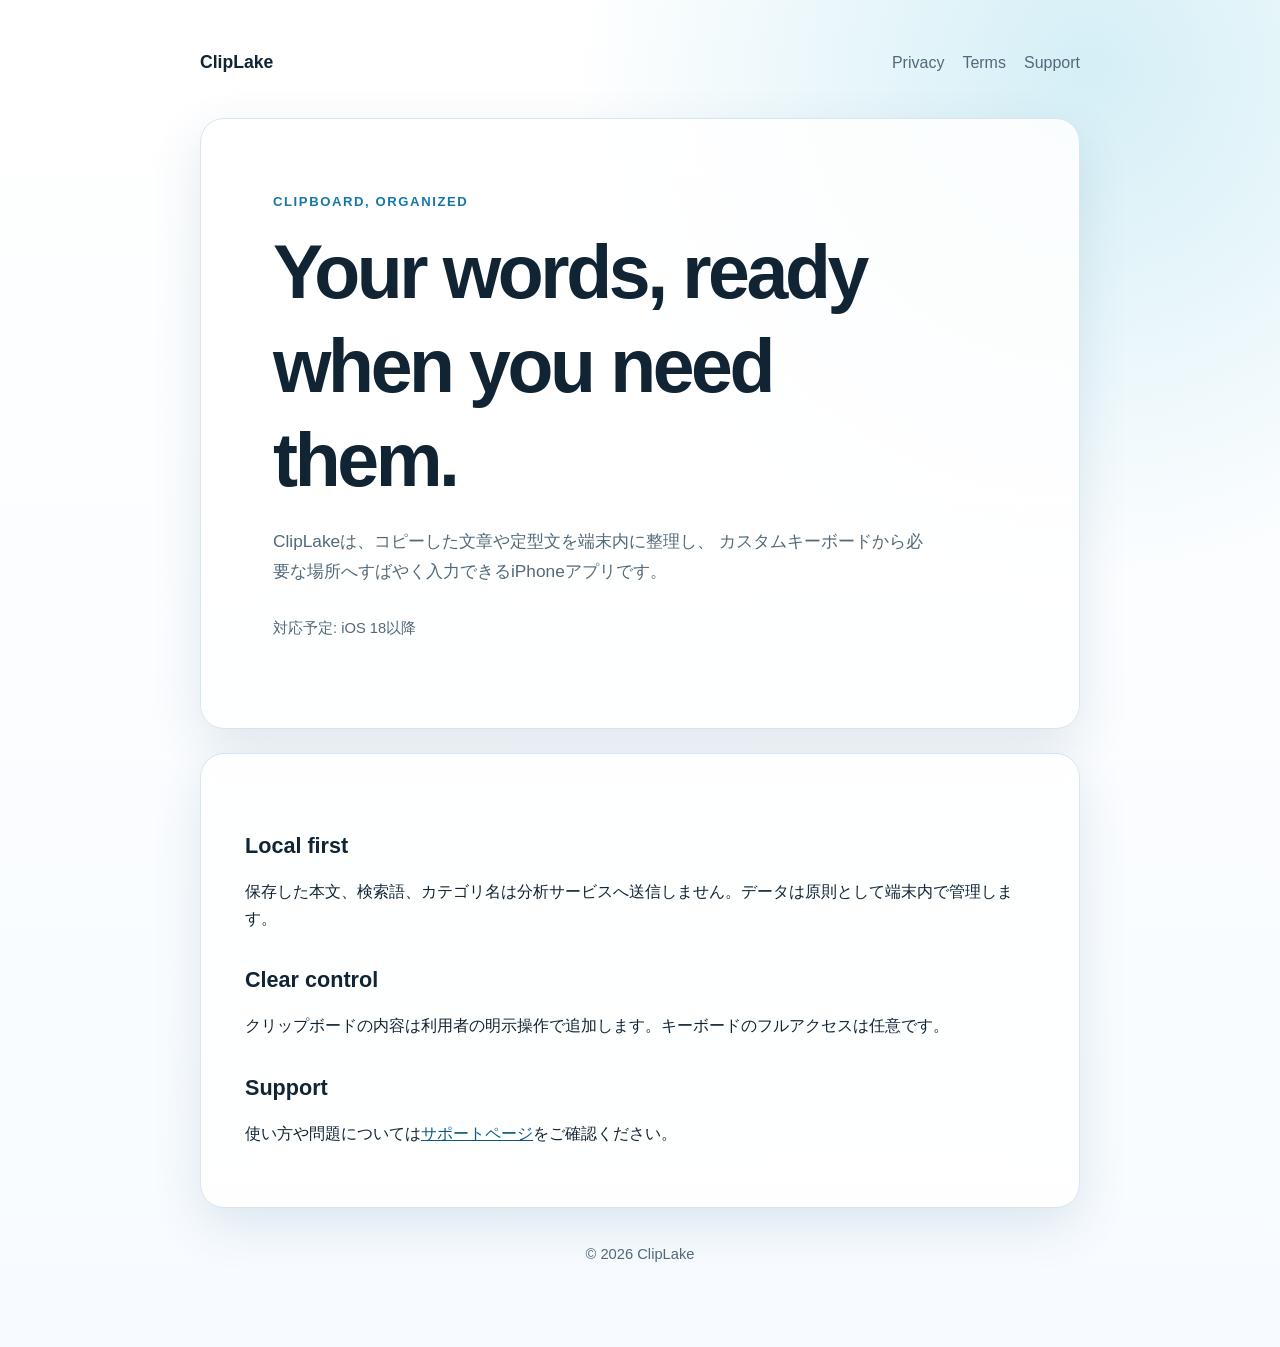
==== cliplake/index.html @ d1c834eb "feat: publish ClipLake support pages" ====
<!doctype html>
<html lang="ja">
<head>
  <meta charset="utf-8">
  <meta name="viewport" content="width=device-width, initial-scale=1">
  <meta name="description" content="ClipLake公式サイト。コピーした文章を保存し、必要な場所へすばやく入力できます。">
  <title>ClipLake</title>
  <link rel="stylesheet" href="/assets/site.css">
</head>
<body>
  <main class="page">
    <nav class="nav" aria-label="メインナビゲーション">
      <a class="brand" href="/cliplake/">ClipLake</a>
      <a href="/cliplake/privacy/">Privacy</a>
      <a href="/cliplake/terms/">Terms</a>
      <a href="/cliplake/support/">Support</a>
    </nav>

    <section class="hero">
      <p class="eyebrow">Clipboard, organized</p>
      <h1>Your words, ready when you need them.</h1>
      <p class="lead">
        ClipLakeは、コピーした文章や定型文を端末内に整理し、
        カスタムキーボードから必要な場所へすばやく入力できるiPhoneアプリです。
      </p>
      <p class="meta">対応予定: iOS 18以降</p>
    </section>

    <section class="card">
      <h2>Local first</h2>
      <p>保存した本文、検索語、カテゴリ名は分析サービスへ送信しません。データは原則として端末内で管理します。</p>
      <h2>Clear control</h2>
      <p>クリップボードの内容は利用者の明示操作で追加します。キーボードのフルアクセスは任意です。</p>
      <h2>Support</h2>
      <p>使い方や問題については<a href="/cliplake/support/">サポートページ</a>をご確認ください。</p>
    </section>

    <footer>© 2026 ClipLake</footer>
  </main>
</body>
</html>
---- assets/site.css ----
:root {
  color-scheme: light dark;
  --background: #f7fbff;
  --surface: rgba(255, 255, 255, 0.88);
  --text: #102434;
  --muted: #526979;
  --line: #d7e5ed;
  --accent: #1677a7;
  --accent-strong: #0c587e;
  --shadow: 0 18px 50px rgba(21, 86, 116, 0.12);
}

* {
  box-sizing: border-box;
}

html {
  font-family: -apple-system, BlinkMacSystemFont, "Helvetica Neue", "Hiragino Sans",
    "Yu Gothic UI", sans-serif;
  line-height: 1.7;
}

body {
  min-height: 100vh;
  margin: 0;
  color: var(--text);
  background:
    radial-gradient(circle at 85% 5%, rgba(86, 191, 220, 0.25), transparent 32rem),
    linear-gradient(180deg, #ffffff 0%, var(--background) 100%);
}

a {
  color: var(--accent-strong);
}

.page {
  width: min(880px, calc(100% - 32px));
  margin: 0 auto;
  padding: 48px 0 80px;
}

.nav {
  display: flex;
  flex-wrap: wrap;
  gap: 18px;
  align-items: center;
  margin-bottom: 40px;
}

.brand {
  margin-right: auto;
  color: var(--text);
  font-size: 1.1rem;
  font-weight: 750;
  text-decoration: none;
}

.nav a:not(.brand) {
  color: var(--muted);
  text-decoration: none;
}

.hero,
.card {
  border: 1px solid var(--line);
  border-radius: 24px;
  background: var(--surface);
  box-shadow: var(--shadow);
}

.hero {
  padding: clamp(36px, 7vw, 72px);
}

.card {
  margin-top: 24px;
  padding: clamp(24px, 5vw, 44px);
}

.eyebrow {
  margin: 0 0 12px;
  color: var(--accent);
  font-size: 0.82rem;
  font-weight: 750;
  letter-spacing: 0.12em;
  text-transform: uppercase;
}

h1,
h2 {
  line-height: 1.25;
}

h1 {
  max-width: 680px;
  margin: 0;
  font-size: clamp(2.25rem, 7vw, 4.7rem);
  letter-spacing: -0.045em;
}

h2 {
  margin-top: 2.2rem;
  font-size: 1.35rem;
}

.lead {
  max-width: 650px;
  margin: 20px 0 30px;
  color: var(--muted);
  font-size: 1.08rem;
}

.button {
  display: inline-block;
  border-radius: 999px;
  padding: 12px 22px;
  color: #fff;
  background: var(--accent);
  font-weight: 700;
  text-decoration: none;
}

.meta,
.note,
footer {
  color: var(--muted);
  font-size: 0.92rem;
}

.note {
  border-left: 4px solid var(--accent);
  padding: 10px 16px;
  background: rgba(36, 148, 191, 0.08);
}

ul {
  padding-left: 1.3rem;
}

footer {
  margin-top: 34px;
  text-align: center;
}

@media (prefers-color-scheme: dark) {
  :root {
    --background: #071722;
    --surface: rgba(13, 35, 49, 0.9);
    --text: #e7f3f8;
    --muted: #abc0cb;
    --line: #294757;
    --accent: #56b9de;
    --accent-strong: #8bd7f0;
    --shadow: 0 18px 50px rgba(0, 0, 0, 0.28);
  }

  body {
    background:
      radial-gradient(circle at 85% 5%, rgba(43, 139, 174, 0.28), transparent 32rem),
      linear-gradient(180deg, #0b202d 0%, var(--background) 100%);
  }
}
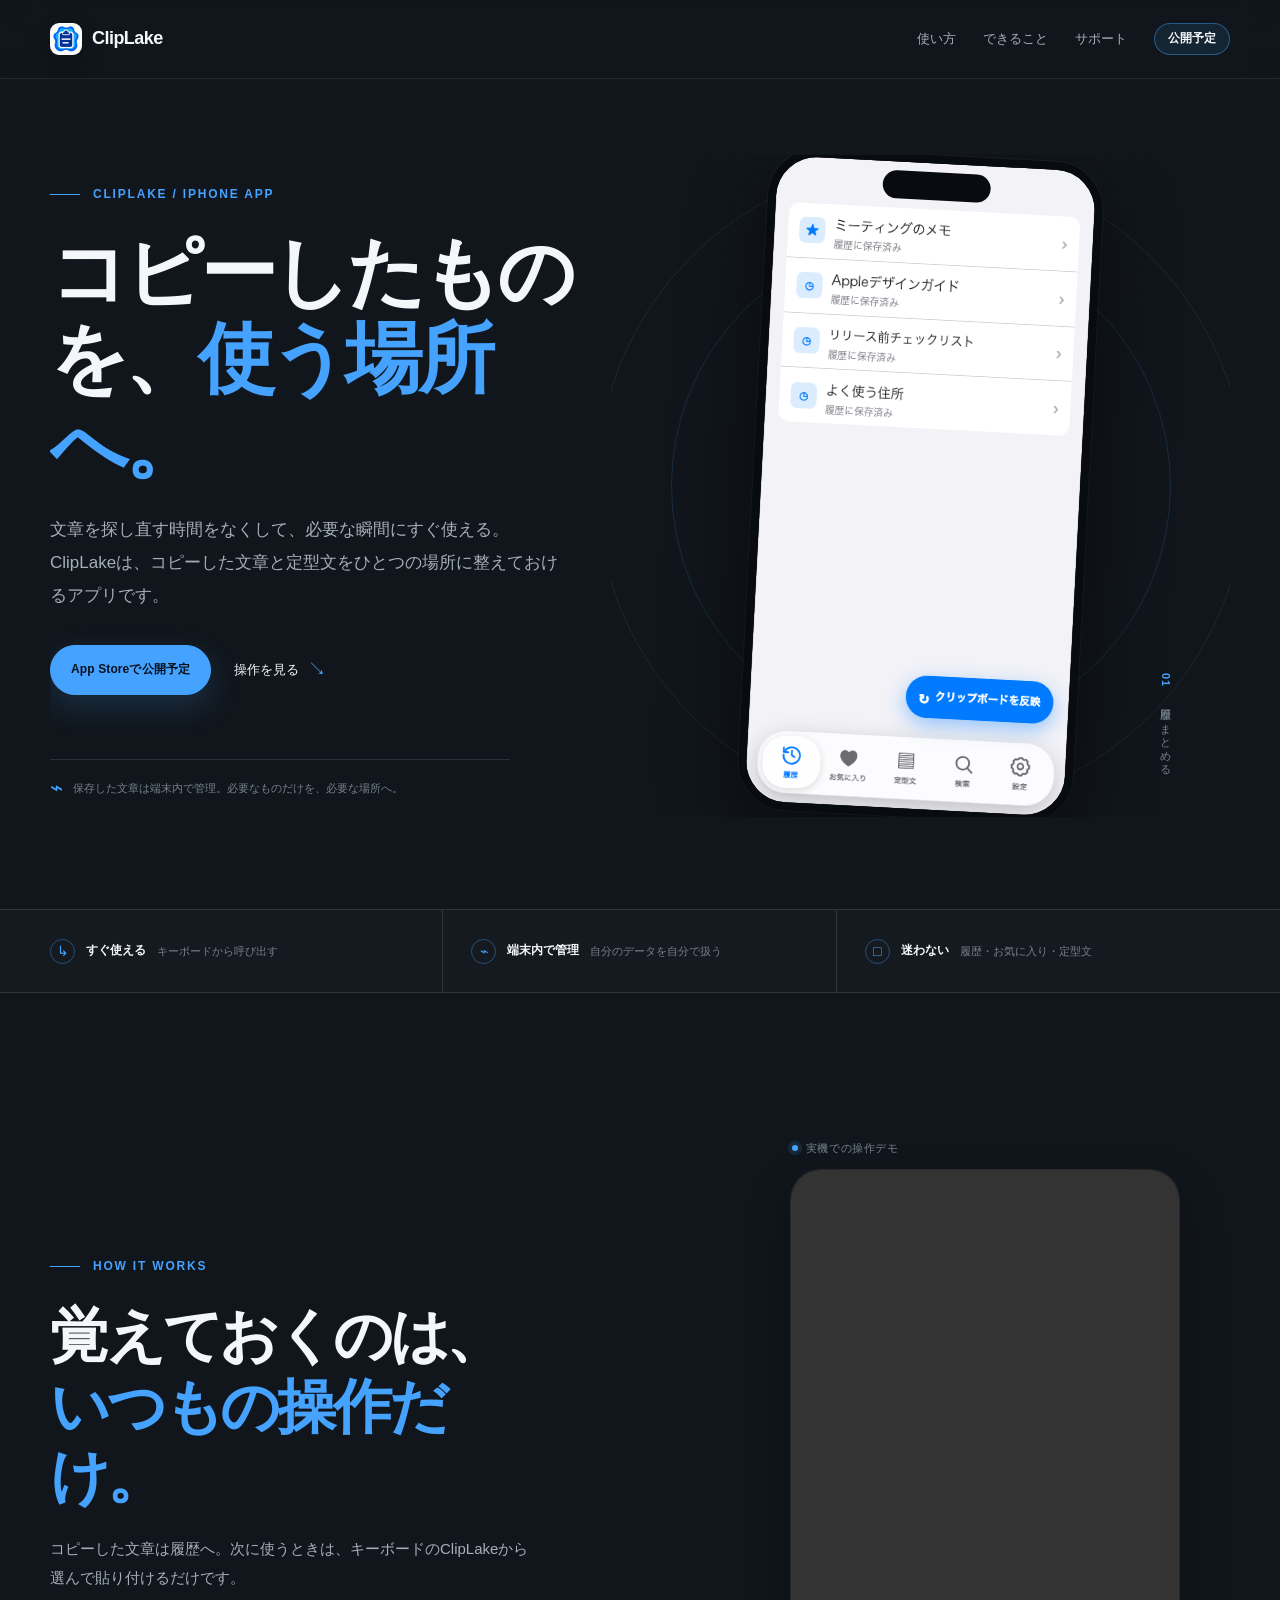
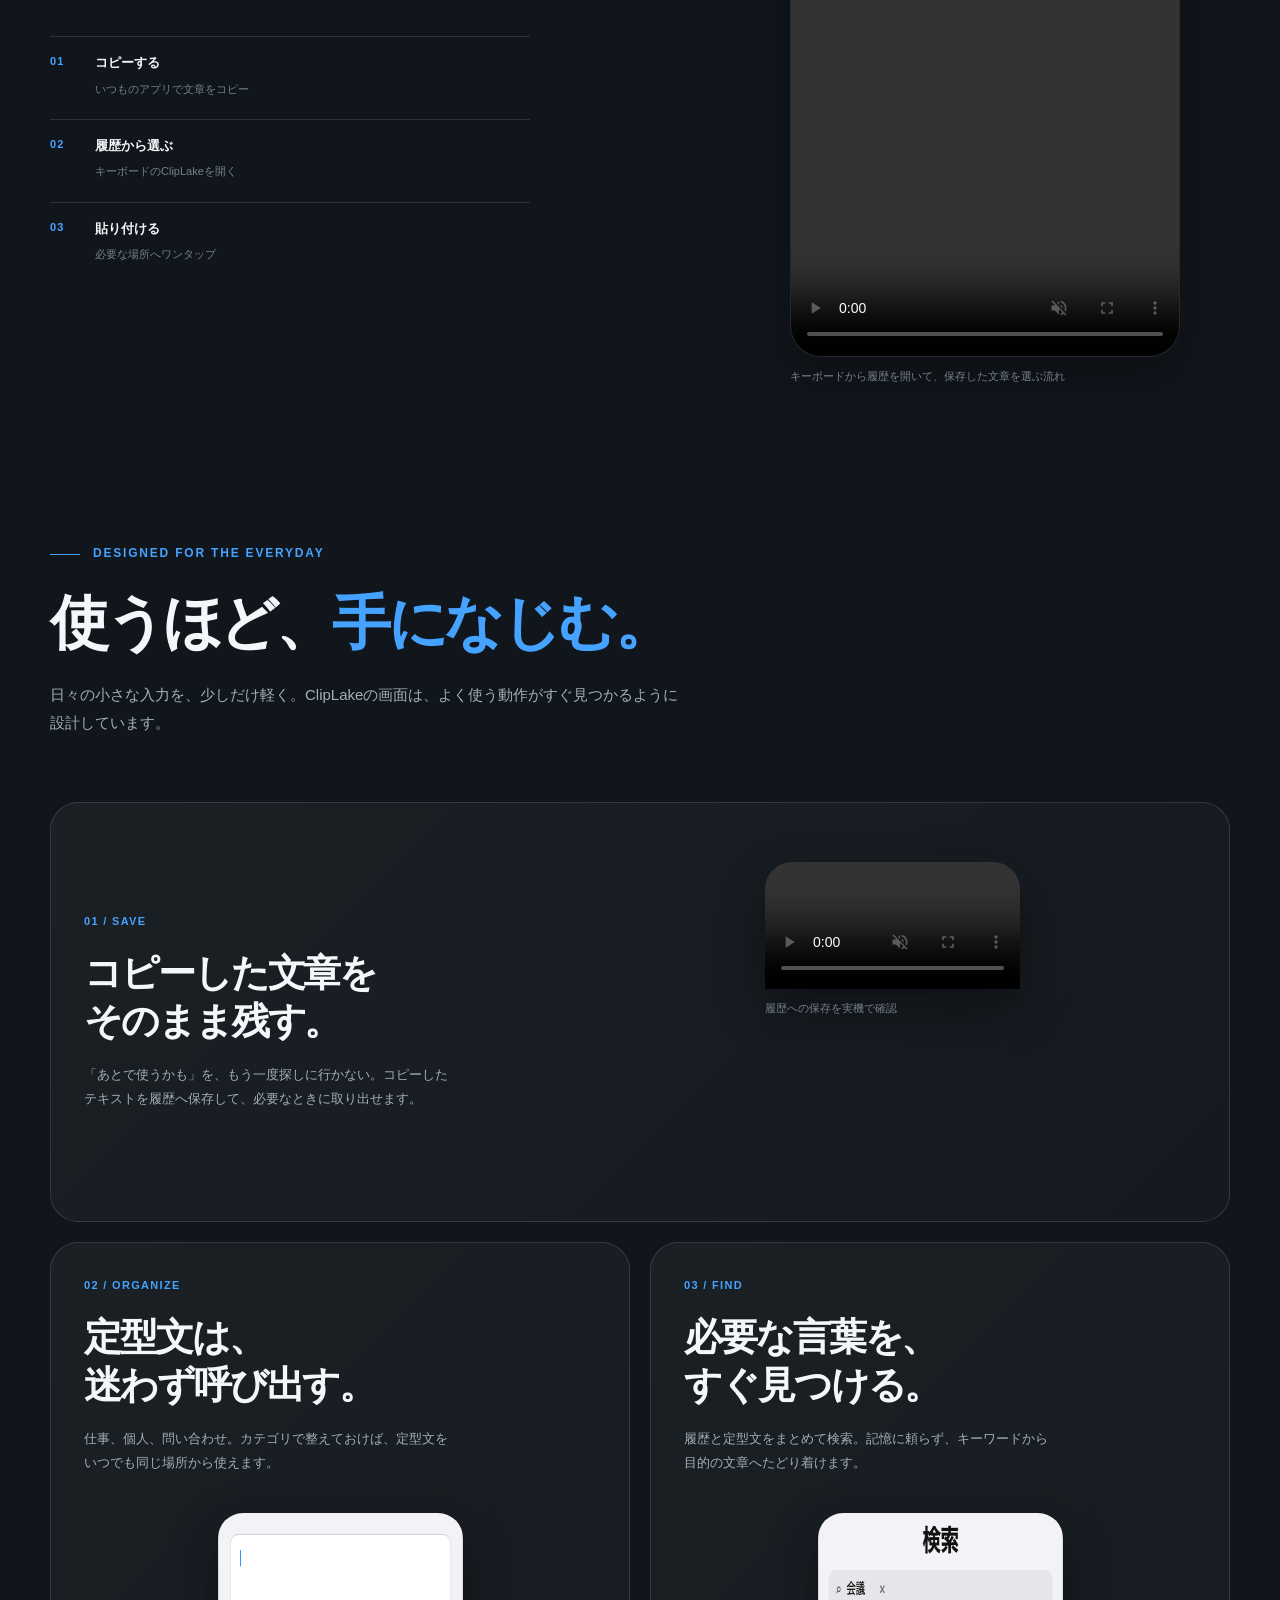
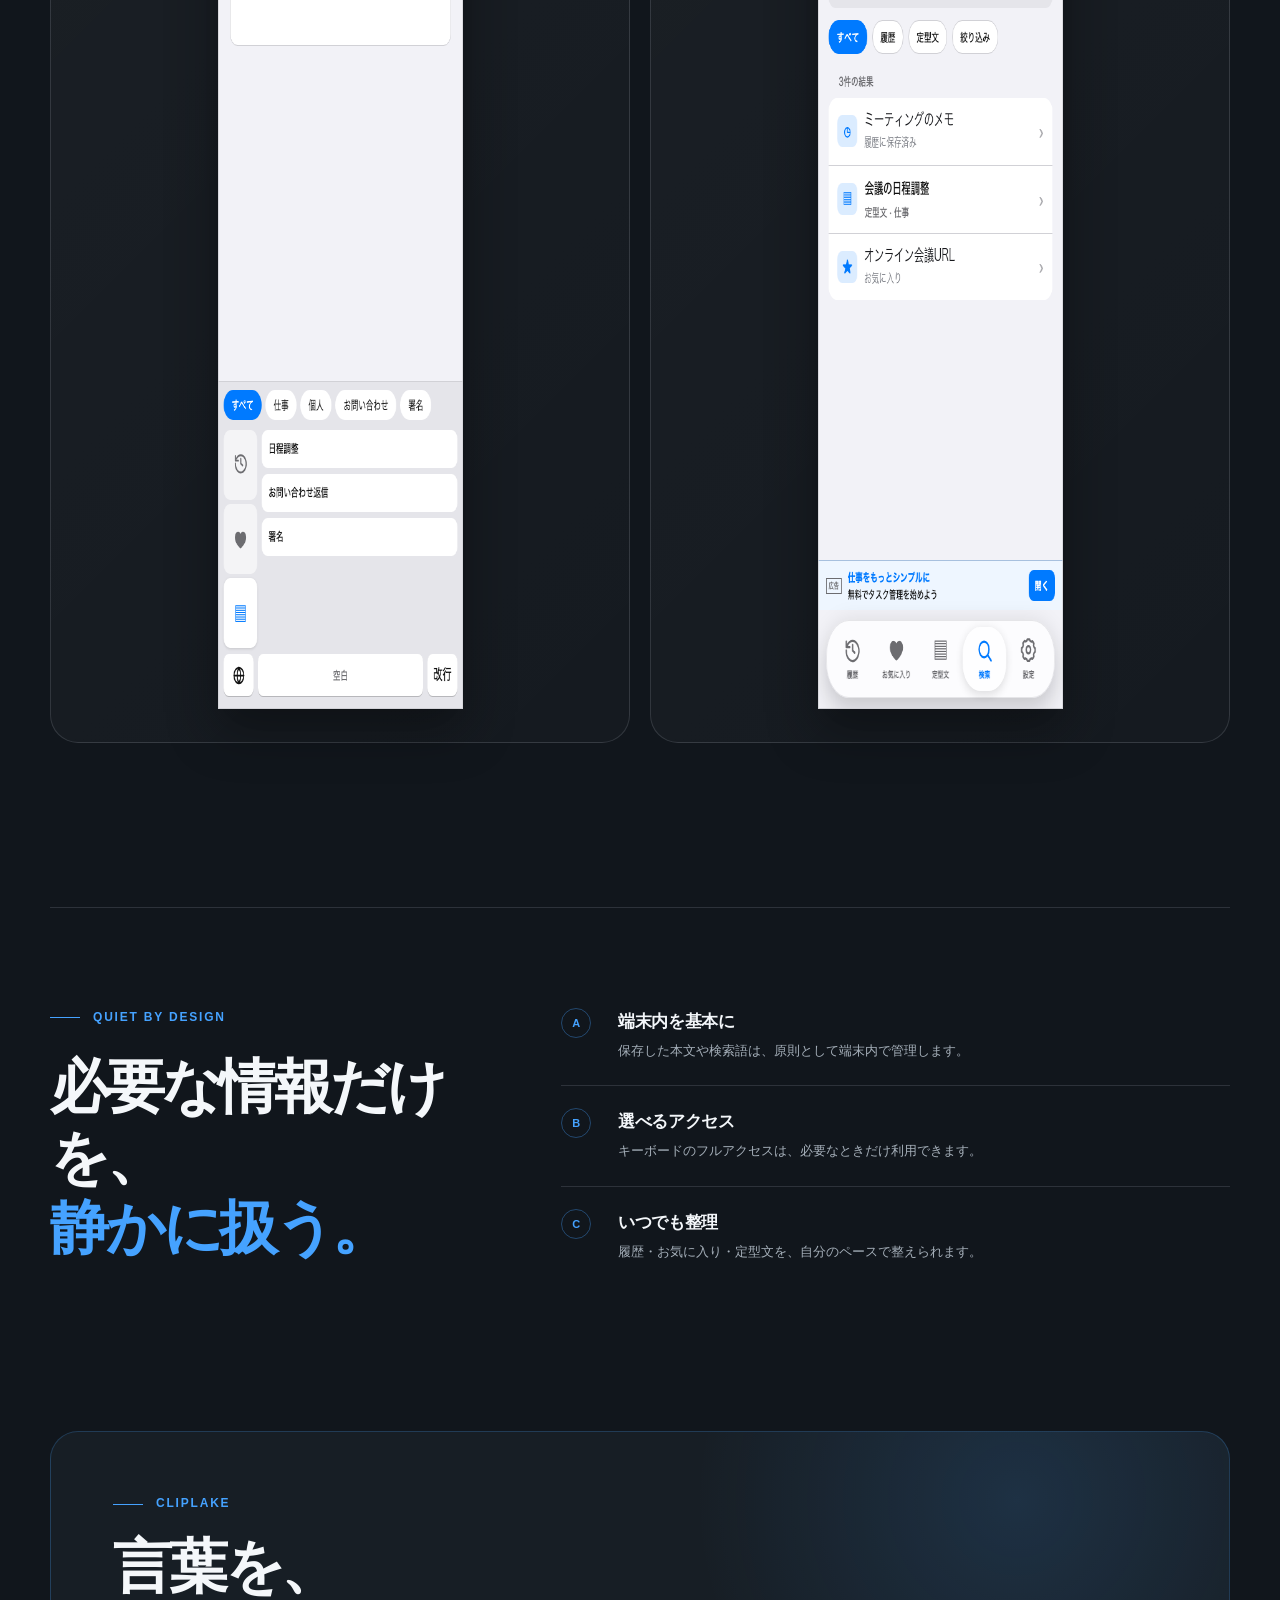
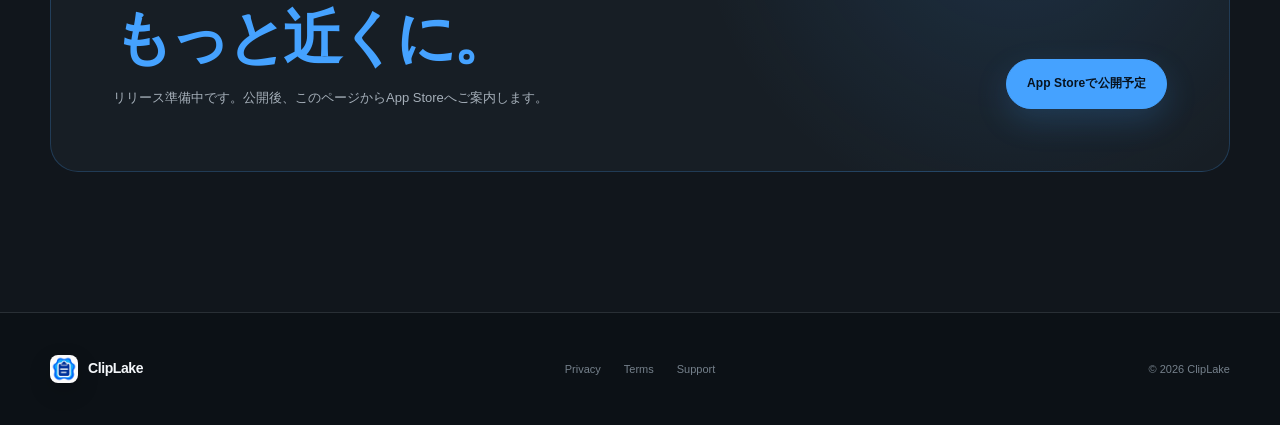
==== commit 1a150aac: "feat: rebuild ClipLake landing page" ====
--- a/cliplake/index.html
+++ b/cliplake/index.html
@@ -3,39 +3,169 @@
 <head>
   <meta charset="utf-8">
   <meta name="viewport" content="width=device-width, initial-scale=1">
-  <meta name="description" content="ClipLake公式サイト。コピーした文章を保存し、必要な場所へすばやく入力できます。">
-  <title>ClipLake</title>
-  <link rel="stylesheet" href="/assets/site.css">
+  <meta name="description" content="ClipLakeは、コピーした文章や定型文を端末内に整理し、必要な場所へすばやく入力できるiPhoneアプリです。">
+  <meta name="theme-color" content="#11161c">
+  <title>ClipLake — コピーしたものを、使う場所へ。</title>
+  <link rel="icon" type="image/png" href="/cliplake/assets/cliplake-app-icon.png">
+  <link rel="stylesheet" href="/cliplake/landing.css">
 </head>
 <body>
-  <main class="page">
-    <nav class="nav" aria-label="メインナビゲーション">
-      <a class="brand" href="/cliplake/">ClipLake</a>
-      <a href="/cliplake/privacy/">Privacy</a>
-      <a href="/cliplake/terms/">Terms</a>
-      <a href="/cliplake/support/">Support</a>
+  <header class="site-header">
+    <nav class="nav-shell" aria-label="メインナビゲーション">
+      <a class="brand" href="/cliplake/" aria-label="ClipLake ホーム">
+        <img src="/cliplake/assets/cliplake-app-icon.png" alt="" width="32" height="32">
+        <span>ClipLake</span>
+      </a>
+      <div class="nav-links">
+        <a href="#how-it-works">使い方</a>
+        <a href="#features">できること</a>
+        <a href="/cliplake/support/">サポート</a>
+        <span class="store-badge store-badge--small" data-app-store>公開予定</span>
+      </div>
+      <button class="menu-button" type="button" aria-expanded="false" aria-controls="mobile-menu">
+        <span class="sr-only">メニューを開く</span>
+        <span></span><span></span>
+      </button>
     </nav>
+    <div class="mobile-menu" id="mobile-menu" hidden>
+      <a href="#how-it-works">使い方</a>
+      <a href="#features">できること</a>
+      <a href="/cliplake/support/">サポート</a>
+      <span class="store-badge" data-app-store>App Storeで公開予定</span>
+    </div>
+  </header>
 
-    <section class="hero">
-      <p class="eyebrow">Clipboard, organized</p>
-      <h1>Your words, ready when you need them.</h1>
-      <p class="lead">
-        ClipLakeは、コピーした文章や定型文を端末内に整理し、
-        カスタムキーボードから必要な場所へすばやく入力できるiPhoneアプリです。
-      </p>
-      <p class="meta">対応予定: iOS 18以降</p>
+  <main>
+    <section class="hero section-shell" aria-labelledby="hero-title">
+      <div class="hero-copy">
+        <p class="eyebrow"><span></span>ClipLake / iPhone app</p>
+        <h1 id="hero-title">コピーしたものを、<em>使う場所へ。</em></h1>
+        <p class="hero-lead">文章を探し直す時間をなくして、必要な瞬間にすぐ使える。ClipLakeは、コピーした文章と定型文をひとつの場所に整えておけるアプリです。</p>
+        <div class="hero-actions">
+          <span class="store-badge store-badge--primary" data-app-store>App Storeで公開予定</span>
+          <a class="text-link" href="#how-it-works">操作を見る <span aria-hidden="true">↘</span></a>
+        </div>
+        <div class="hero-note">
+          <span class="note-mark" aria-hidden="true">⌁</span>
+          <span>保存した文章は端末内で管理。必要なものだけを、必要な場所へ。</span>
+        </div>
+      </div>
+      <div class="hero-visual" aria-label="ClipLakeの履歴画面">
+        <div class="hero-orbit hero-orbit--one" aria-hidden="true"></div>
+        <div class="hero-orbit hero-orbit--two" aria-hidden="true"></div>
+        <div class="phone phone--hero">
+          <div class="phone-screen">
+            <img src="/cliplake/assets/history-save.png" alt="ClipLakeの履歴画面。コピーした文章がリストに整理されている" width="393" height="796">
+          </div>
+        </div>
+        <div class="visual-caption"><span>01</span><span>履歴にまとめる</span></div>
+      </div>
     </section>
 
-    <section class="card">
-      <h2>Local first</h2>
-      <p>保存した本文、検索語、カテゴリ名は分析サービスへ送信しません。データは原則として端末内で管理します。</p>
-      <h2>Clear control</h2>
-      <p>クリップボードの内容は利用者の明示操作で追加します。キーボードのフルアクセスは任意です。</p>
-      <h2>Support</h2>
-      <p>使い方や問題については<a href="/cliplake/support/">サポートページ</a>をご確認ください。</p>
+    <section class="signal-strip" aria-label="ClipLakeの特徴">
+      <div class="section-shell signal-grid">
+        <p><span class="signal-icon" aria-hidden="true">↳</span><strong>すぐ使える</strong><span>キーボードから呼び出す</span></p>
+        <p><span class="signal-icon" aria-hidden="true">⌁</span><strong>端末内で管理</strong><span>自分のデータを自分で扱う</span></p>
+        <p><span class="signal-icon" aria-hidden="true">□</span><strong>迷わない</strong><span>履歴・お気に入り・定型文</span></p>
+      </div>
     </section>
 
-    <footer>© 2026 ClipLake</footer>
+    <section class="workflow section-shell" id="how-it-works" aria-labelledby="workflow-title">
+      <div class="section-heading">
+        <p class="eyebrow"><span></span>How it works</p>
+        <h2 id="workflow-title">覚えておくのは、<br><em>いつもの操作だけ。</em></h2>
+        <p>コピーした文章は履歴へ。次に使うときは、キーボードのClipLakeから選んで貼り付けるだけです。</p>
+        <ol class="steps">
+          <li><span>01</span><div><strong>コピーする</strong><small>いつものアプリで文章をコピー</small></div></li>
+          <li><span>02</span><div><strong>履歴から選ぶ</strong><small>キーボードのClipLakeを開く</small></div></li>
+          <li><span>03</span><div><strong>貼り付ける</strong><small>必要な場所へワンタップ</small></div></li>
+        </ol>
+      </div>
+      <figure class="workflow-demo">
+        <div class="demo-label"><span class="live-dot" aria-hidden="true"></span>実機での操作デモ</div>
+        <div class="video-frame video-frame--dark">
+          <video controls muted playsinline preload="metadata" aria-label="キーボードの履歴からClipLakeの文章を貼り付ける操作">
+            <source src="/cliplake/assets/keyboard-paste-demo.mp4" type="video/mp4">
+          </video>
+        </div>
+        <figcaption>キーボードから履歴を開いて、保存した文章を選ぶ流れ</figcaption>
+      </figure>
+    </section>
+
+    <section class="features section-shell" id="features" aria-labelledby="features-title">
+      <div class="section-heading section-heading--wide">
+        <p class="eyebrow"><span></span>Designed for the everyday</p>
+        <h2 id="features-title">使うほど、<em>手になじむ。</em></h2>
+        <p>日々の小さな入力を、少しだけ軽く。ClipLakeの画面は、よく使う動作がすぐ見つかるように設計しています。</p>
+      </div>
+      <div class="feature-grid">
+        <article class="feature-card feature-card--wide">
+          <div class="feature-copy">
+            <p class="feature-number">01 / SAVE</p>
+            <h3>コピーした文章を<br>そのまま残す。</h3>
+            <p>「あとで使うかも」を、もう一度探しに行かない。コピーしたテキストを履歴へ保存して、必要なときに取り出せます。</p>
+          </div>
+          <figure class="feature-media feature-media--video">
+            <video controls muted playsinline preload="metadata" aria-label="コピーしたテキストをClipLakeの履歴へ保存する操作">
+              <source src="/cliplake/assets/history-save-demo.mp4" type="video/mp4">
+            </video>
+            <figcaption>履歴への保存を実機で確認</figcaption>
+          </figure>
+        </article>
+        <article class="feature-card">
+          <div class="feature-copy">
+            <p class="feature-number">02 / ORGANIZE</p>
+            <h3>定型文は、<br>迷わず呼び出す。</h3>
+            <p>仕事、個人、問い合わせ。カテゴリで整えておけば、定型文をいつでも同じ場所から使えます。</p>
+          </div>
+          <figure class="feature-media">
+            <img src="/cliplake/assets/templates.png" alt="ClipLakeの定型文画面。カテゴリと文章が整理されている" width="393" height="796" loading="lazy">
+          </figure>
+        </article>
+        <article class="feature-card">
+          <div class="feature-copy">
+            <p class="feature-number">03 / FIND</p>
+            <h3>必要な言葉を、<br>すぐ見つける。</h3>
+            <p>履歴と定型文をまとめて検索。記憶に頼らず、キーワードから目的の文章へたどり着けます。</p>
+          </div>
+          <figure class="feature-media">
+            <img src="/cliplake/assets/search-results.png" alt="ClipLakeの検索画面。履歴と定型文の検索結果が表示されている" width="393" height="796" loading="lazy">
+          </figure>
+        </article>
+      </div>
+    </section>
+
+    <section class="principles section-shell" aria-labelledby="principles-title">
+      <div class="principles-intro">
+        <p class="eyebrow"><span></span>Quiet by design</p>
+        <h2 id="principles-title">必要な情報だけを、<br><em>静かに扱う。</em></h2>
+      </div>
+      <div class="principles-list">
+        <div><span class="principle-index">A</span><div><h3>端末内を基本に</h3><p>保存した本文や検索語は、原則として端末内で管理します。</p></div></div>
+        <div><span class="principle-index">B</span><div><h3>選べるアクセス</h3><p>キーボードのフルアクセスは、必要なときだけ利用できます。</p></div></div>
+        <div><span class="principle-index">C</span><div><h3>いつでも整理</h3><p>履歴・お気に入り・定型文を、自分のペースで整えられます。</p></div></div>
+      </div>
+    </section>
+
+    <section class="closing section-shell" aria-labelledby="closing-title">
+      <div class="closing-card">
+        <div>
+          <p class="eyebrow"><span></span>ClipLake</p>
+          <h2 id="closing-title">言葉を、<br><em>もっと近くに。</em></h2>
+          <p>リリース準備中です。公開後、このページからApp Storeへご案内します。</p>
+        </div>
+        <span class="store-badge store-badge--primary" data-app-store>App Storeで公開予定</span>
+      </div>
+    </section>
   </main>
+
+  <footer class="site-footer">
+    <div class="section-shell footer-shell">
+      <a class="brand brand--footer" href="/cliplake/"><img src="/cliplake/assets/cliplake-app-icon.png" alt="" width="28" height="28"><span>ClipLake</span></a>
+      <div class="footer-links"><a href="/cliplake/privacy/">Privacy</a><a href="/cliplake/terms/">Terms</a><a href="/cliplake/support/">Support</a></div>
+      <p>© 2026 ClipLake</p>
+    </div>
+  </footer>
+  <script src="/cliplake/landing.js" defer></script>
 </body>
 </html>
--- a/cliplake/landing.css
+++ b/cliplake/landing.css
@@ -0,0 +1,222 @@
+:root {
+  --ink: #f4f7fa;
+  --muted: #a5afb9;
+  --quiet: #75808b;
+  --page: #11161c;
+  --page-deep: #0c1116;
+  --panel: #171e25;
+  --panel-soft: #1d252d;
+  --line: rgba(216, 227, 237, .14);
+  --blue: #45a2ff;
+  --blue-soft: rgba(69, 162, 255, .14);
+  --radius-lg: 28px;
+  --radius-md: 18px;
+  --shell: 1180px;
+  --ease: cubic-bezier(.2, .75, .25, 1);
+}
+
+* { box-sizing: border-box; }
+html { scroll-behavior: smooth; }
+body {
+  margin: 0;
+  color: var(--ink);
+  background: var(--page);
+  font-family: -apple-system, BlinkMacSystemFont, "Hiragino Sans", "Yu Gothic", sans-serif;
+  line-height: 1.65;
+  overflow-x: hidden;
+}
+body::before {
+  position: fixed;
+  z-index: -2;
+  inset: 0;
+  pointer-events: none;
+  content: "";
+  opacity: .32;
+  background-image: radial-gradient(rgba(255,255,255,.13) .55px, transparent .55px);
+  background-size: 5px 5px;
+  mask-image: linear-gradient(to bottom, #000, transparent 55%);
+}
+a { color: inherit; }
+img, video { display: block; max-width: 100%; }
+button { font: inherit; }
+.sr-only { position: absolute; width: 1px; height: 1px; padding: 0; margin: -1px; overflow: hidden; clip: rect(0, 0, 0, 0); white-space: nowrap; border: 0; }
+.section-shell { width: min(var(--shell), calc(100% - 64px)); margin-inline: auto; }
+
+.site-header {
+  position: relative;
+  z-index: 20;
+  border-bottom: 1px solid rgba(226, 236, 245, .09);
+  background: rgba(17, 22, 28, .82);
+  backdrop-filter: blur(18px);
+}
+.nav-shell { display: flex; align-items: center; justify-content: space-between; width: min(var(--shell), calc(100% - 64px)); min-height: 78px; margin-inline: auto; }
+.brand { display: inline-flex; align-items: center; gap: 10px; color: var(--ink); text-decoration: none; font-size: 18px; font-weight: 700; letter-spacing: -.03em; }
+.brand img { width: 32px; height: 32px; border-radius: 9px; box-shadow: 0 8px 22px rgba(0,0,0,.18); }
+.nav-links { display: flex; align-items: center; gap: 27px; color: var(--muted); font-size: 13px; }
+.nav-links a, .footer-links a { text-decoration: none; transition: color .2s ease; }
+.nav-links a:hover, .footer-links a:hover { color: var(--ink); }
+.store-badge { display: inline-flex; align-items: center; justify-content: center; min-height: 42px; padding: 0 17px; border: 1px solid rgba(214, 229, 244, .18); border-radius: 999px; color: #cad5df; background: rgba(255,255,255,.035); font-size: 12px; font-weight: 650; letter-spacing: .01em; white-space: nowrap; }
+.store-badge--small { min-height: 32px; padding: 0 13px; color: var(--ink); border-color: rgba(69, 162, 255, .42); background: rgba(69, 162, 255, .1); }
+.store-badge--primary { min-height: 50px; padding-inline: 20px; border-color: var(--blue); color: #07121e; background: var(--blue); box-shadow: 0 12px 32px rgba(69, 162, 255, .18); }
+.menu-button, .mobile-menu { display: none; }
+
+.hero { display: grid; grid-template-columns: minmax(0, .95fr) minmax(400px, 1.05fr); align-items: center; min-height: 720px; padding-block: 76px 92px; overflow: clip; }
+.hero-copy { position: relative; z-index: 2; max-width: 595px; padding-top: 12px; }
+.eyebrow { display: flex; align-items: center; gap: 13px; margin: 0 0 24px; color: var(--blue); font-size: 12px; font-weight: 700; letter-spacing: .15em; text-transform: uppercase; }
+.eyebrow > span { width: 30px; height: 1px; background: var(--blue); }
+h1, h2, h3, p { margin-top: 0; }
+h1, h2, h3 { letter-spacing: -.055em; }
+h1 { max-width: 630px; margin-bottom: 26px; font-size: clamp(47px, 6vw, 80px); line-height: 1.12; font-weight: 720; }
+h1 em, h2 em { color: var(--blue); font-style: normal; }
+.hero-lead { max-width: 510px; margin-bottom: 33px; color: var(--muted); font-size: 17px; line-height: 1.95; }
+.hero-actions { display: flex; align-items: center; gap: 23px; flex-wrap: wrap; }
+.text-link { display: inline-flex; align-items: center; gap: 9px; color: var(--ink); font-size: 13px; text-decoration: none; }
+.text-link span { color: var(--blue); font-size: 18px; transition: transform .2s ease; }
+.text-link:hover span { transform: translate(3px, 3px); }
+.hero-note { display: flex; align-items: center; gap: 10px; max-width: 460px; margin-top: 64px; padding-top: 17px; border-top: 1px solid var(--line); color: var(--quiet); font-size: 11px; }
+.note-mark { color: var(--blue); font-size: 22px; line-height: 1; }
+.hero-visual { position: relative; display: grid; place-items: center; min-height: 600px; overflow: hidden; contain: paint; }
+@supports (overflow: clip) {
+  .hero-visual { overflow: clip; }
+}
+.hero-orbit { position: absolute; border: 1px solid rgba(69, 162, 255, .16); border-radius: 50%; pointer-events: none; }
+.hero-orbit--one { width: 500px; height: 500px; }
+.hero-orbit--two { width: 650px; height: 650px; border-color: rgba(216, 227, 237, .08); }
+.phone { position: relative; overflow: hidden; border: 8px solid #080c10; border-radius: 49px; background: #080c10; box-shadow: 0 28px 80px rgba(0,0,0,.48), 0 0 0 1px rgba(255,255,255,.05); transform: rotate(3deg); }
+.phone::before { position: absolute; z-index: 2; top: 9px; left: 50%; width: 108px; height: 28px; border-radius: 20px; background: #080c10; content: ""; transform: translateX(-50%); }
+.phone--hero { width: min(335px, 74%); }
+.phone-screen { overflow: hidden; border-radius: 40px; background: #f2f3f8; }
+.phone-screen img { width: 100%; height: auto; }
+.visual-caption { position: absolute; right: 9%; bottom: 7%; display: flex; gap: 13px; color: var(--quiet); font-size: 11px; letter-spacing: .08em; writing-mode: vertical-rl; }
+.visual-caption span:first-child { color: var(--blue); font-weight: 700; }
+
+.signal-strip { border-block: 1px solid var(--line); background: rgba(255,255,255,.018); }
+.signal-grid { display: grid; grid-template-columns: repeat(3, 1fr); }
+.signal-grid p { display: flex; align-items: center; gap: 11px; min-height: 82px; margin: 0; padding: 0 28px; border-right: 1px solid var(--line); color: var(--quiet); font-size: 11px; }
+.signal-grid p:first-child { padding-left: 0; }
+.signal-grid p:last-child { border-right: 0; }
+.signal-grid strong { color: var(--ink); font-size: 12px; white-space: nowrap; }
+.signal-icon { display: grid; place-items: center; width: 25px; height: 25px; border: 1px solid rgba(69, 162, 255, .38); border-radius: 50%; color: var(--blue); font-size: 14px; }
+
+.workflow { display: grid; grid-template-columns: minmax(0, .9fr) minmax(330px, .75fr); gap: 100px; align-items: center; padding-block: 146px 160px; }
+.section-heading { max-width: 480px; }
+.section-heading--wide { max-width: 640px; }
+.section-heading h2, .principles h2, .closing h2 { margin-bottom: 22px; font-size: clamp(37px, 4.7vw, 59px); line-height: 1.2; font-weight: 720; }
+.section-heading > p:not(.eyebrow), .principles-intro > p:not(.eyebrow) { color: var(--muted); font-size: 15px; line-height: 1.9; }
+.steps { display: grid; gap: 18px; margin: 44px 0 0; padding: 0; list-style: none; }
+.steps li { display: grid; grid-template-columns: 32px 1fr; gap: 13px; align-items: start; padding-top: 15px; border-top: 1px solid var(--line); }
+.steps li > span { color: var(--blue); font-size: 11px; font-weight: 700; letter-spacing: .1em; }
+.steps strong { display: block; margin-bottom: 1px; font-size: 13px; }
+.steps small { color: var(--quiet); font-size: 11px; }
+.workflow-demo { width: min(100%, 390px); margin: 0 auto; }
+.demo-label { display: flex; align-items: center; gap: 8px; margin: 0 0 12px 2px; color: var(--quiet); font-size: 11px; letter-spacing: .06em; }
+.live-dot { width: 6px; height: 6px; border-radius: 50%; background: var(--blue); box-shadow: 0 0 0 4px rgba(69, 162, 255, .13); }
+.video-frame { overflow: hidden; border: 1px solid var(--line); border-radius: 31px; background: #080a0c; box-shadow: 0 20px 45px rgba(0,0,0,.28); }
+.video-frame video { width: 100%; height: auto; aspect-ratio: 1206 / 2442; object-fit: cover; }
+figure figcaption { margin-top: 11px; color: var(--quiet); font-size: 11px; line-height: 1.5; }
+
+.features { padding-bottom: 164px; }
+.feature-grid { display: grid; grid-template-columns: repeat(2, 1fr); gap: 20px; margin-top: 64px; }
+.feature-card { display: flex; flex-direction: column; min-height: 610px; padding: 33px; border: 1px solid var(--line); border-radius: var(--radius-lg); background: linear-gradient(135deg, rgba(255,255,255,.045), rgba(255,255,255,.018)); }
+.feature-card--wide { grid-column: 1 / -1; display: grid; grid-template-columns: .85fr 1.15fr; align-items: center; min-height: 420px; }
+.feature-copy { max-width: 370px; }
+.feature-number { margin-bottom: 19px; color: var(--blue); font-size: 11px; font-weight: 700; letter-spacing: .12em; }
+.feature-copy h3 { margin-bottom: 17px; font-size: clamp(28px, 3vw, 38px); line-height: 1.27; }
+.feature-copy > p:last-child { margin-bottom: 0; color: var(--muted); font-size: 13px; line-height: 1.9; }
+.feature-media { display: flex; flex: 1; align-items: flex-end; justify-content: center; min-height: 280px; margin: 37px 0 0; padding: 0 21px; }
+.feature-media img { width: min(245px, 76%); border-radius: 25px 25px 0 0; box-shadow: 0 20px 50px rgba(0,0,0,.36); }
+.feature-card--wide .feature-media { min-height: 300px; margin: 0; padding: 0 0 0 32px; }
+.feature-media--video { display: block; }
+.feature-media video { width: min(255px, 75%); margin-inline: auto; border-radius: 27px 27px 0 0; box-shadow: 0 20px 50px rgba(0,0,0,.4); }
+.feature-media--video figcaption { width: min(255px, 75%); margin-inline: auto; }
+
+.principles { display: grid; grid-template-columns: .75fr 1.25fr; gap: 110px; padding-block: 100px 145px; border-top: 1px solid var(--line); }
+.principles-intro { align-self: start; }
+.principles-list { display: grid; gap: 0; }
+.principles-list > div { display: grid; grid-template-columns: 40px 1fr; gap: 17px; padding: 22px 0; border-bottom: 1px solid var(--line); }
+.principles-list > div:first-child { padding-top: 0; }
+.principles-list > div:last-child { border-bottom: 0; }
+.principle-index { display: grid; place-items: center; width: 30px; height: 30px; border: 1px solid rgba(69,162,255,.36); border-radius: 50%; color: var(--blue); font-size: 11px; font-weight: 700; }
+.principles-list h3 { margin-bottom: 4px; font-size: 17px; letter-spacing: -.025em; }
+.principles-list p { margin: 0; color: var(--muted); font-size: 13px; }
+
+.closing { padding-bottom: 140px; }
+.closing-card { display: flex; align-items: flex-end; justify-content: space-between; gap: 40px; padding: 62px; border: 1px solid rgba(69,162,255,.22); border-radius: var(--radius-lg); background: radial-gradient(circle at 82% 20%, rgba(69,162,255,.14), transparent 32%), var(--panel); }
+.closing-card .eyebrow { margin-bottom: 18px; }
+.closing-card h2 { margin-bottom: 14px; font-size: clamp(35px, 4.6vw, 59px); }
+.closing-card p:last-child { max-width: 440px; margin-bottom: 0; color: var(--muted); font-size: 13px; }
+.site-footer { border-top: 1px solid var(--line); background: var(--page-deep); }
+.footer-shell { display: grid; grid-template-columns: 1fr auto 1fr; align-items: center; min-height: 112px; gap: 20px; }
+.brand--footer { font-size: 14px; }
+.brand--footer img { width: 28px; height: 28px; border-radius: 8px; }
+.footer-links { display: flex; gap: 23px; color: var(--quiet); font-size: 11px; }
+.footer-shell > p { justify-self: end; margin: 0; color: var(--quiet); font-size: 11px; }
+
+@media (max-width: 900px) {
+  .section-shell, .nav-shell { width: min(100% - 40px, var(--shell)); }
+  .hero { grid-template-columns: minmax(0, 1fr) minmax(280px, .8fr); gap: 24px; min-height: 650px; }
+  .hero-visual { min-height: 520px; }
+  .hero-orbit--one { width: 380px; height: 380px; }
+  .hero-orbit--two { width: 500px; height: 500px; }
+  .workflow { gap: 55px; }
+  .principles { gap: 55px; }
+  .closing-card { padding: 45px; }
+}
+
+@media (max-width: 680px) {
+  .section-shell, .nav-shell { width: calc(100% - 32px); }
+  .site-header { background: rgba(17,22,28,.95); }
+  .nav-shell { min-height: 66px; }
+  .nav-links { display: none; }
+  .menu-button { display: grid; place-items: center; gap: 5px; width: 42px; height: 42px; padding: 11px; border: 1px solid var(--line); border-radius: 50%; color: var(--ink); background: transparent; cursor: pointer; }
+  .menu-button > span:not(.sr-only) { width: 16px; height: 1px; background: currentColor; transition: transform .2s ease; }
+  .menu-button[aria-expanded="true"] > span:nth-last-child(2) { transform: translateY(3px) rotate(45deg); }
+  .menu-button[aria-expanded="true"] > span:last-child { transform: translateY(-3px) rotate(-45deg); }
+  .mobile-menu { display: grid; gap: 4px; padding: 8px 16px 18px; border-top: 1px solid var(--line); background: var(--page); }
+  .mobile-menu[hidden] { display: none; }
+  .mobile-menu a, .mobile-menu .store-badge { padding: 11px 4px; color: var(--muted); font-size: 13px; text-decoration: none; }
+  .mobile-menu .store-badge { justify-content: flex-start; width: fit-content; padding: 8px 13px; }
+  .hero { display: flex; flex-direction: column; align-items: stretch; min-height: auto; padding-block: 62px 85px; }
+  .hero-copy { padding-top: 0; }
+  .eyebrow { margin-bottom: 18px; font-size: 10px; letter-spacing: .11em; }
+  .eyebrow > span { width: 22px; }
+  h1 { max-width: 13ch; margin-bottom: 22px; font-size: clamp(40px, 12.5vw, 58px); line-height: 1.18; }
+  .hero-lead { margin-bottom: 27px; font-size: 14px; line-height: 1.85; }
+  .hero-actions { gap: 15px; }
+  .store-badge--primary { min-height: 46px; padding-inline: 16px; font-size: 11px; }
+  .hero-note { margin-top: 38px; font-size: 10px; line-height: 1.55; }
+  .hero-visual { min-height: 480px; margin-top: 25px; }
+  .phone--hero { width: min(285px, 74vw); }
+  .hero-orbit--one { width: 355px; height: 355px; }
+  .hero-orbit--two { width: 460px; height: 460px; }
+  .visual-caption { right: 2%; bottom: 5%; }
+  .signal-grid { display: block; }
+  .signal-grid p, .signal-grid p:first-child { min-height: 54px; padding: 0; border-right: 0; border-bottom: 1px solid var(--line); }
+  .signal-grid p:last-child { border-bottom: 0; }
+  .signal-grid strong { width: 100px; }
+  .workflow { display: flex; flex-direction: column; gap: 55px; padding-block: 95px 105px; }
+  .section-heading h2, .principles h2, .closing h2 { font-size: clamp(36px, 11vw, 50px); }
+  .section-heading > p:not(.eyebrow) { font-size: 13px; }
+  .steps { margin-top: 34px; }
+  .workflow-demo { width: min(100%, 320px); }
+  .features { padding-bottom: 110px; }
+  .section-heading--wide { max-width: none; }
+  .feature-grid { display: flex; flex-direction: column; gap: 14px; margin-top: 42px; }
+  .feature-card, .feature-card--wide { display: flex; min-height: 0; padding: 25px 22px 0; }
+  .feature-card--wide .feature-media, .feature-media { min-height: 0; margin: 35px 0 0; padding: 0; }
+  .feature-media img, .feature-media video, .feature-media--video figcaption { width: min(235px, 72%); }
+  .feature-copy h3 { font-size: 29px; }
+  .principles { display: block; padding-block: 72px 100px; }
+  .principles-list { margin-top: 48px; }
+  .closing { padding-bottom: 96px; }
+  .closing-card { display: block; padding: 34px 25px; }
+  .closing-card .store-badge { margin-top: 30px; }
+  .footer-shell { grid-template-columns: 1fr auto; min-height: 98px; }
+  .footer-links { gap: 13px; }
+  .footer-shell > p { grid-column: 1 / -1; grid-row: 2; justify-self: start; margin-top: -19px; }
+}
+
+@media (prefers-reduced-motion: reduce) {
+  html { scroll-behavior: auto; }
+  *, *::before, *::after { transition-duration: .01ms !important; animation-duration: .01ms !important; }
+}
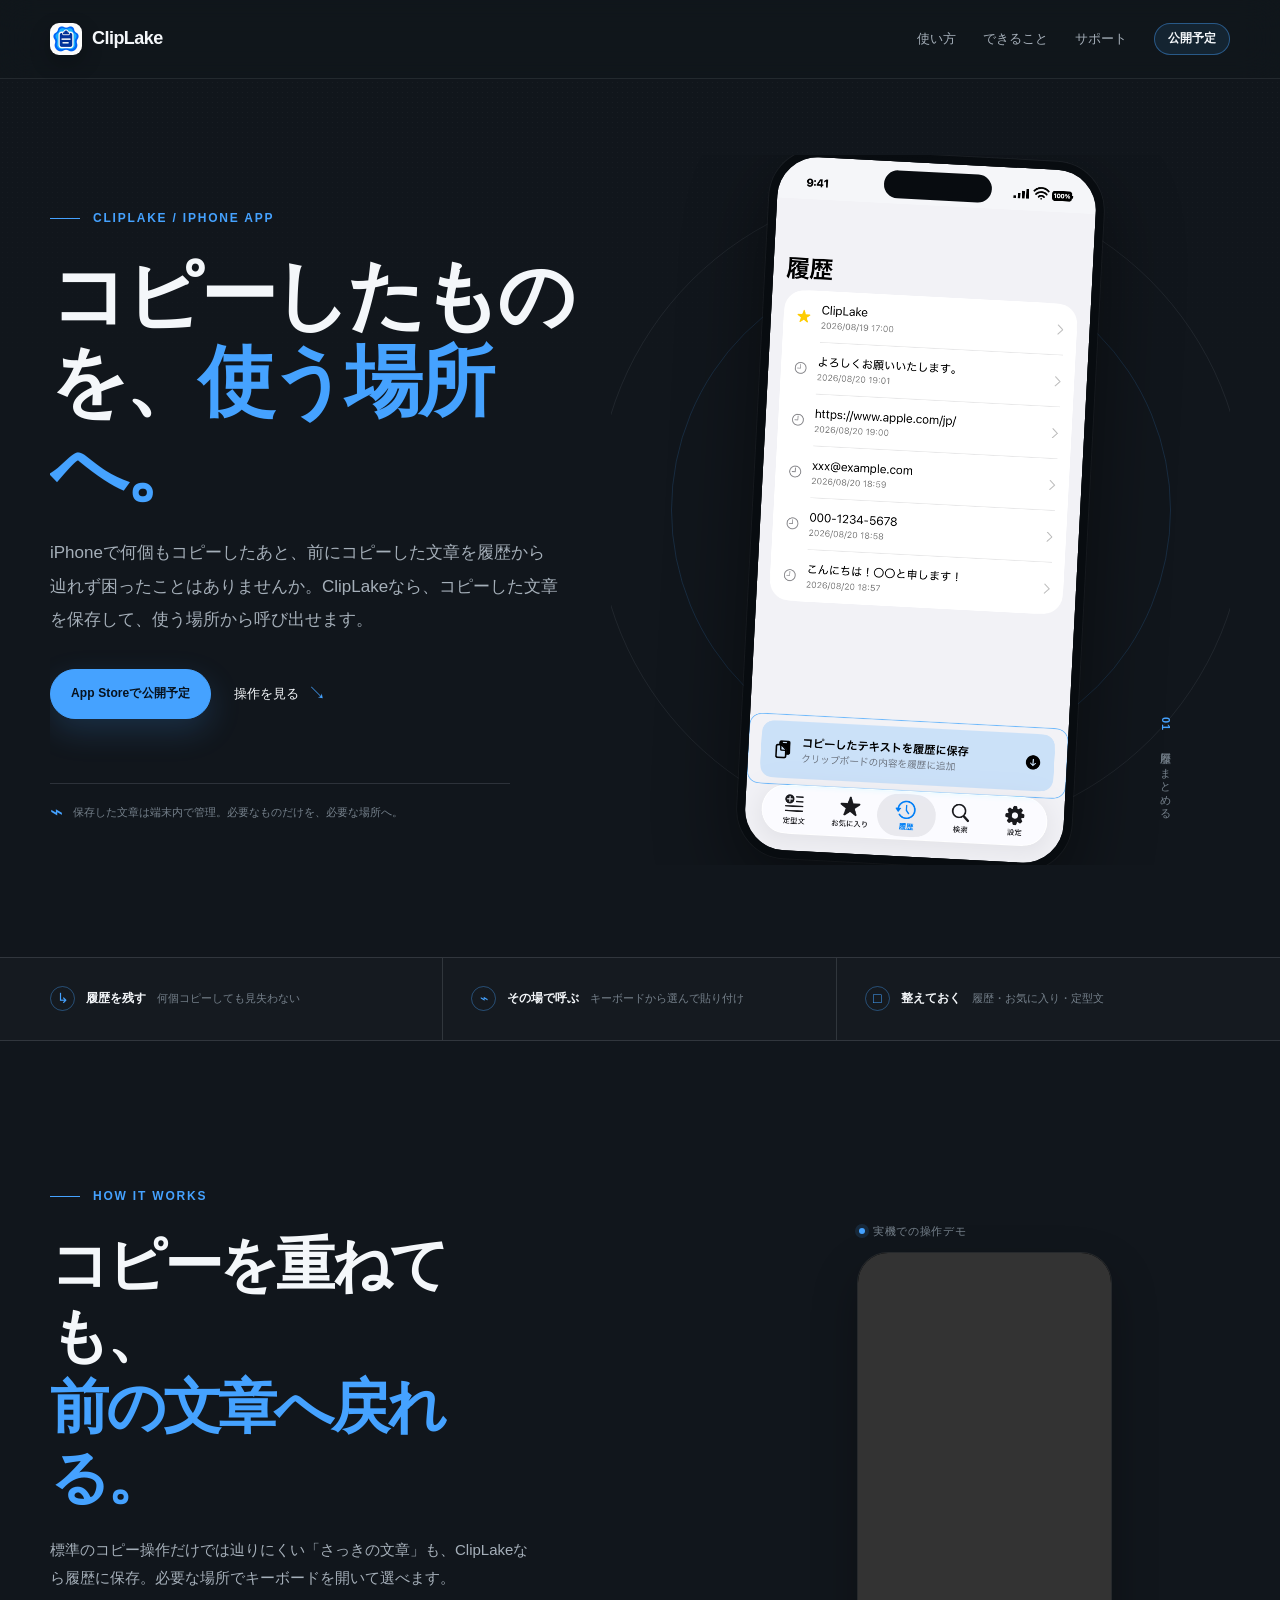
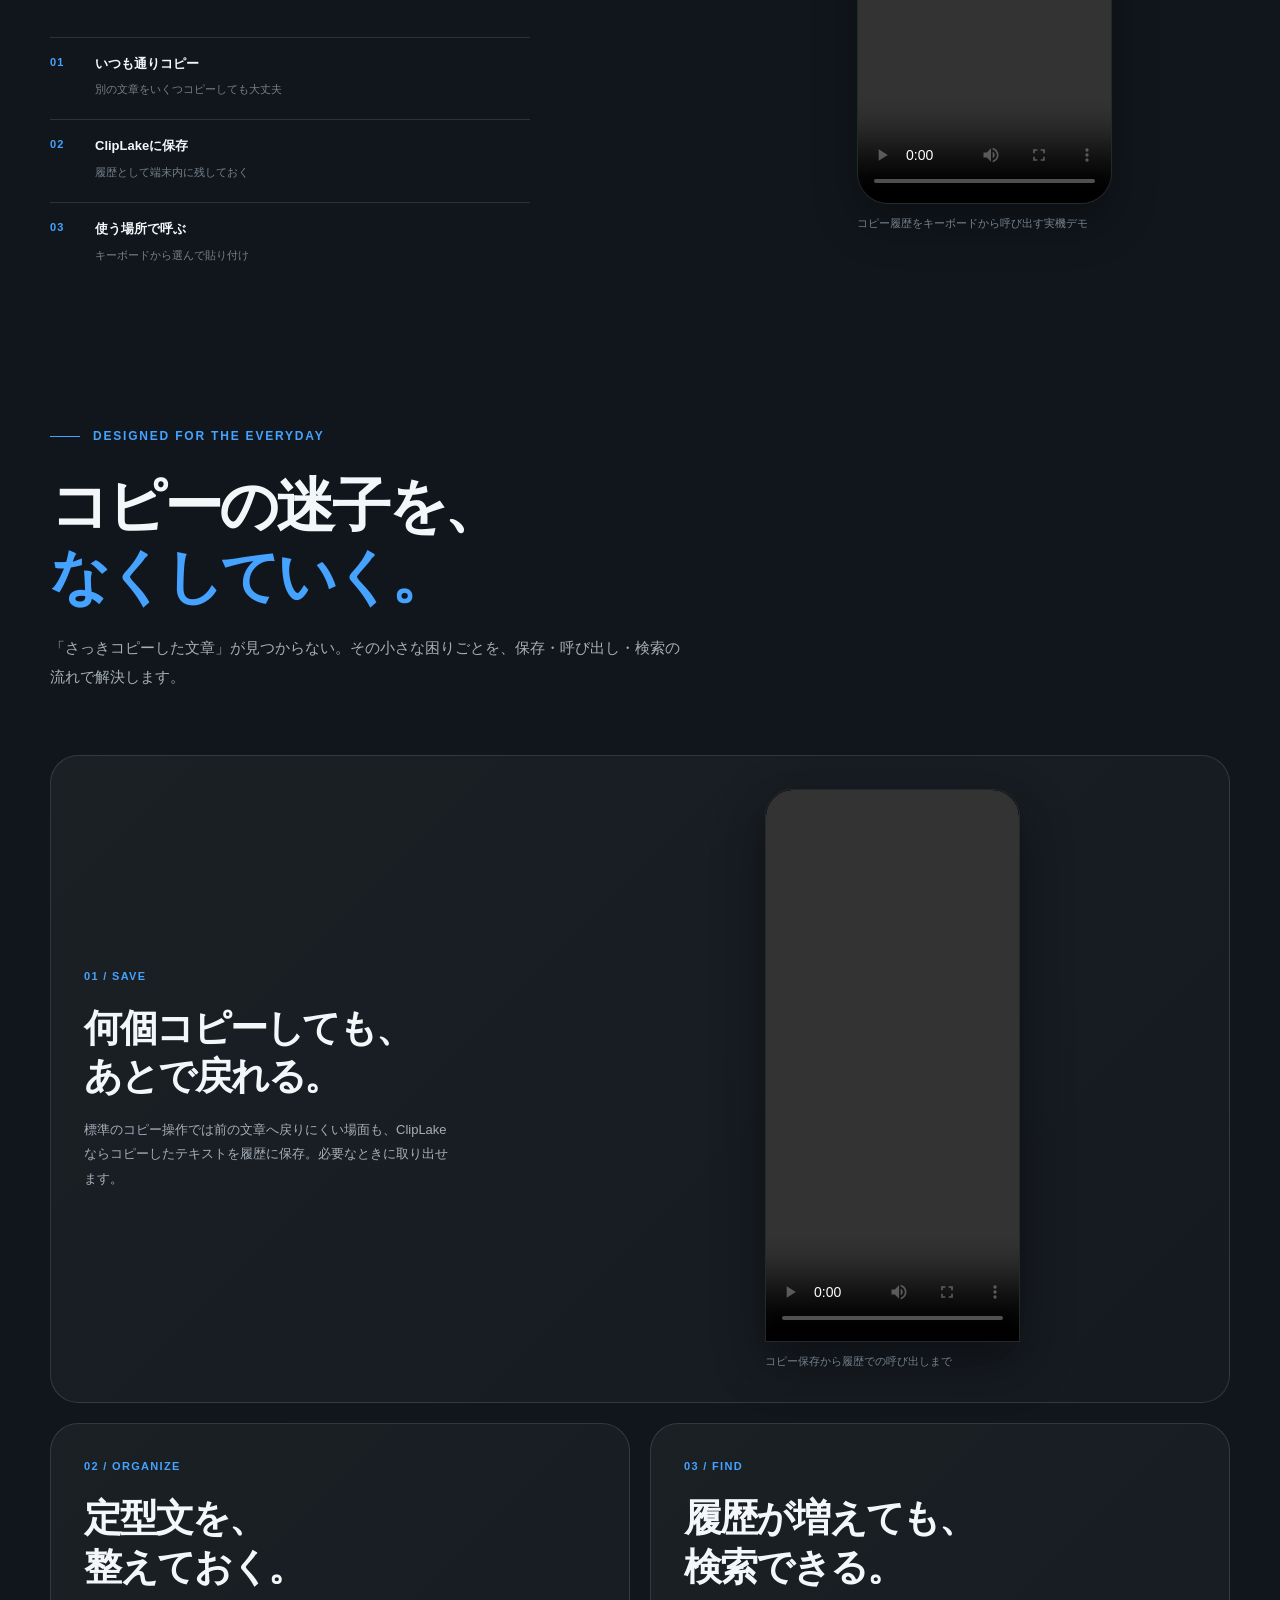
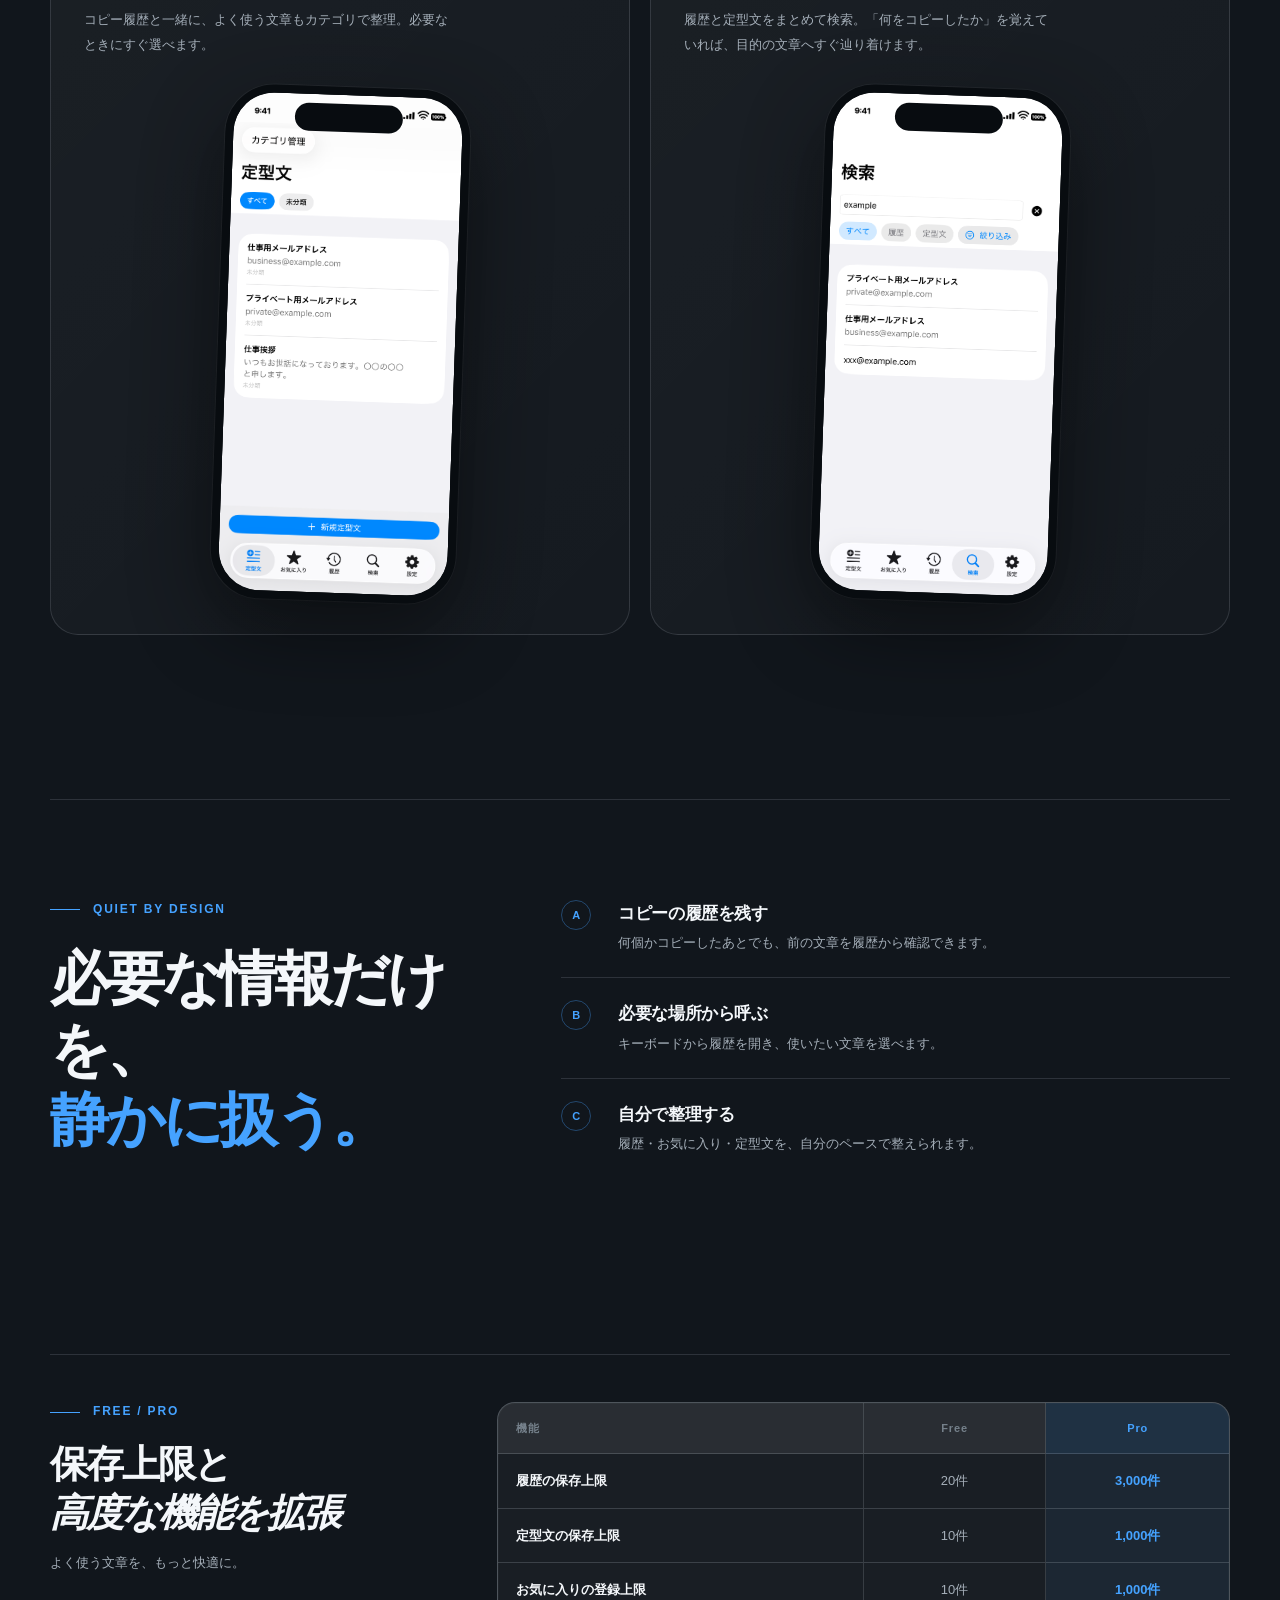
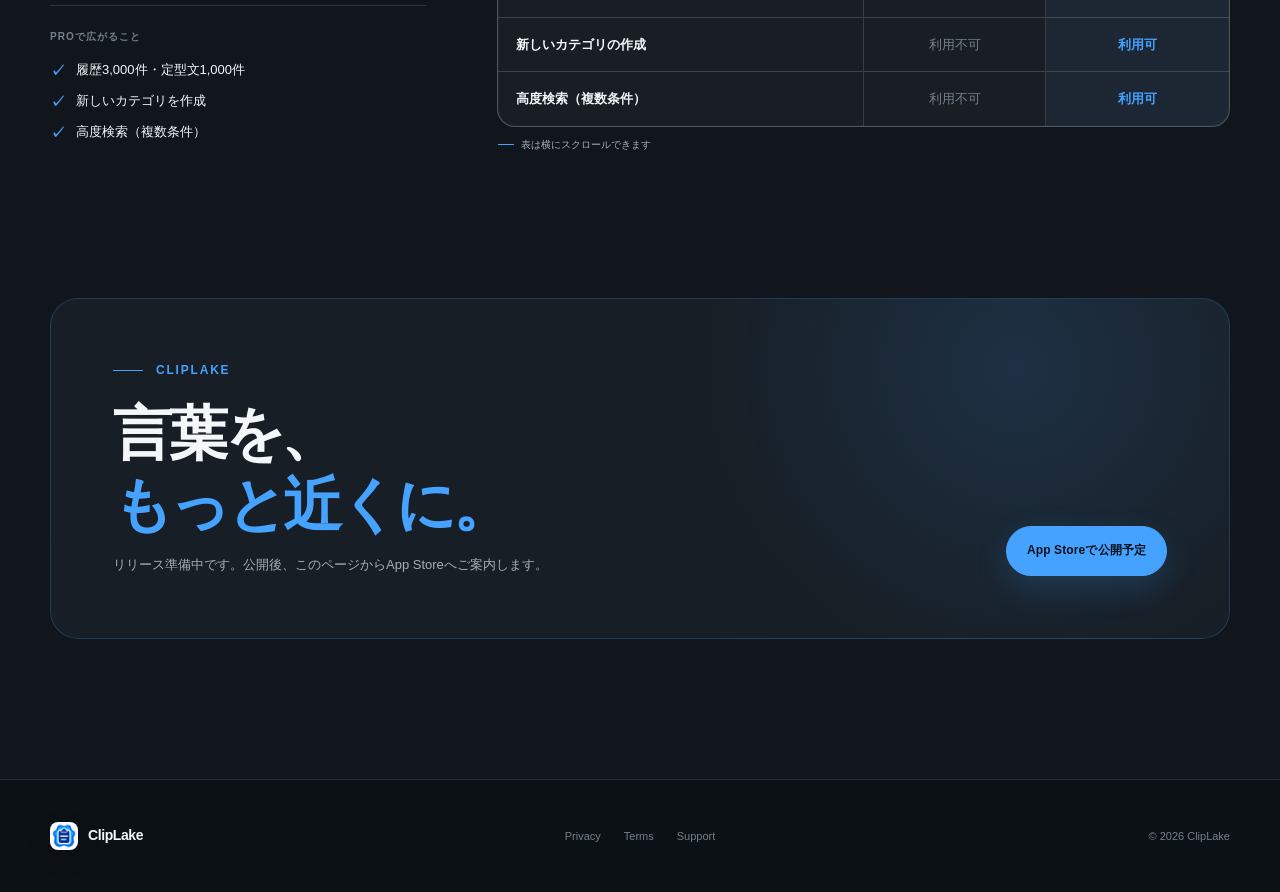
==== commit b777689d: "feat: refresh ClipLake landing page" ====
--- a/cliplake/index.html
+++ b/cliplake/index.html
@@ -3,11 +3,11 @@
 <head>
   <meta charset="utf-8">
   <meta name="viewport" content="width=device-width, initial-scale=1">
-  <meta name="description" content="ClipLakeは、コピーした文章や定型文を端末内に整理し、必要な場所へすばやく入力できるiPhoneアプリです。">
+  <meta name="description" content="何個もコピーしたあと、前の文章を履歴から探せず困る。その不便をClipLakeが保存と呼び出しで軽くします。">
   <meta name="theme-color" content="#11161c">
   <title>ClipLake — コピーしたものを、使う場所へ。</title>
   <link rel="icon" type="image/png" href="/cliplake/assets/cliplake-app-icon.png">
-  <link rel="stylesheet" href="/cliplake/landing.css">
+  <link rel="stylesheet" href="/cliplake/landing.css?v=20260821-plan-table-3">
 </head>
 <body>
   <header class="site-header">
@@ -40,7 +40,7 @@
       <div class="hero-copy">
         <p class="eyebrow"><span></span>ClipLake / iPhone app</p>
         <h1 id="hero-title">コピーしたものを、<em>使う場所へ。</em></h1>
-        <p class="hero-lead">文章を探し直す時間をなくして、必要な瞬間にすぐ使える。ClipLakeは、コピーした文章と定型文をひとつの場所に整えておけるアプリです。</p>
+        <p class="hero-lead">iPhoneで何個もコピーしたあと、前にコピーした文章を履歴から辿れず困ったことはありませんか。ClipLakeなら、コピーした文章を保存して、使う場所から呼び出せます。</p>
         <div class="hero-actions">
           <span class="store-badge store-badge--primary" data-app-store>App Storeで公開予定</span>
           <a class="text-link" href="#how-it-works">操作を見る <span aria-hidden="true">↘</span></a>
@@ -55,7 +55,7 @@
         <div class="hero-orbit hero-orbit--two" aria-hidden="true"></div>
         <div class="phone phone--hero">
           <div class="phone-screen">
-            <img src="/cliplake/assets/history-save.png" alt="ClipLakeの履歴画面。コピーした文章がリストに整理されている" width="393" height="796">
+            <img src="/cliplake/assets/history-current.png" alt="ClipLakeの現行履歴画面。保存したコピーが一覧で表示されている" width="1206" height="2622">
           </div>
         </div>
         <div class="visual-caption"><span>01</span><span>履歴にまとめる</span></div>
@@ -64,72 +64,82 @@
 
     <section class="signal-strip" aria-label="ClipLakeの特徴">
       <div class="section-shell signal-grid">
-        <p><span class="signal-icon" aria-hidden="true">↳</span><strong>すぐ使える</strong><span>キーボードから呼び出す</span></p>
-        <p><span class="signal-icon" aria-hidden="true">⌁</span><strong>端末内で管理</strong><span>自分のデータを自分で扱う</span></p>
-        <p><span class="signal-icon" aria-hidden="true">□</span><strong>迷わない</strong><span>履歴・お気に入り・定型文</span></p>
+        <p><span class="signal-icon" aria-hidden="true">↳</span><strong>履歴を残す</strong><span>何個コピーしても見失わない</span></p>
+        <p><span class="signal-icon" aria-hidden="true">⌁</span><strong>その場で呼ぶ</strong><span>キーボードから選んで貼り付け</span></p>
+        <p><span class="signal-icon" aria-hidden="true">□</span><strong>整えておく</strong><span>履歴・お気に入り・定型文</span></p>
       </div>
     </section>
 
     <section class="workflow section-shell" id="how-it-works" aria-labelledby="workflow-title">
       <div class="section-heading">
         <p class="eyebrow"><span></span>How it works</p>
-        <h2 id="workflow-title">覚えておくのは、<br><em>いつもの操作だけ。</em></h2>
-        <p>コピーした文章は履歴へ。次に使うときは、キーボードのClipLakeから選んで貼り付けるだけです。</p>
+        <h2 id="workflow-title">コピーを重ねても、<br><em>前の文章へ戻れる。</em></h2>
+        <p>標準のコピー操作だけでは辿りにくい「さっきの文章」も、ClipLakeなら履歴に保存。必要な場所でキーボードを開いて選べます。</p>
         <ol class="steps">
-          <li><span>01</span><div><strong>コピーする</strong><small>いつものアプリで文章をコピー</small></div></li>
-          <li><span>02</span><div><strong>履歴から選ぶ</strong><small>キーボードのClipLakeを開く</small></div></li>
-          <li><span>03</span><div><strong>貼り付ける</strong><small>必要な場所へワンタップ</small></div></li>
+          <li><span>01</span><div><strong>いつも通りコピー</strong><small>別の文章をいくつコピーしても大丈夫</small></div></li>
+          <li><span>02</span><div><strong>ClipLakeに保存</strong><small>履歴として端末内に残しておく</small></div></li>
+          <li><span>03</span><div><strong>使う場所で呼ぶ</strong><small>キーボードから選んで貼り付け</small></div></li>
         </ol>
       </div>
       <figure class="workflow-demo">
         <div class="demo-label"><span class="live-dot" aria-hidden="true"></span>実機での操作デモ</div>
         <div class="video-frame video-frame--dark">
-          <video controls muted playsinline preload="metadata" aria-label="キーボードの履歴からClipLakeの文章を貼り付ける操作">
+          <video controls playsinline preload="metadata" aria-label="キーボードのClipLake履歴から文章を貼り付ける実機操作">
             <source src="/cliplake/assets/keyboard-paste-demo.mp4" type="video/mp4">
           </video>
         </div>
-        <figcaption>キーボードから履歴を開いて、保存した文章を選ぶ流れ</figcaption>
+        <figcaption>コピー履歴をキーボードから呼び出す実機デモ</figcaption>
       </figure>
     </section>
 
     <section class="features section-shell" id="features" aria-labelledby="features-title">
       <div class="section-heading section-heading--wide">
         <p class="eyebrow"><span></span>Designed for the everyday</p>
-        <h2 id="features-title">使うほど、<em>手になじむ。</em></h2>
-        <p>日々の小さな入力を、少しだけ軽く。ClipLakeの画面は、よく使う動作がすぐ見つかるように設計しています。</p>
+        <h2 id="features-title">コピーの迷子を、<br><em>なくしていく。</em></h2>
+        <p>「さっきコピーした文章」が見つからない。その小さな困りごとを、保存・呼び出し・検索の流れで解決します。</p>
       </div>
       <div class="feature-grid">
         <article class="feature-card feature-card--wide">
           <div class="feature-copy">
             <p class="feature-number">01 / SAVE</p>
-            <h3>コピーした文章を<br>そのまま残す。</h3>
-            <p>「あとで使うかも」を、もう一度探しに行かない。コピーしたテキストを履歴へ保存して、必要なときに取り出せます。</p>
+            <h3>何個コピーしても、<br>あとで戻れる。</h3>
+            <p>標準のコピー操作では前の文章へ戻りにくい場面も、ClipLakeならコピーしたテキストを履歴に保存。必要なときに取り出せます。</p>
           </div>
           <figure class="feature-media feature-media--video">
-            <video controls muted playsinline preload="metadata" aria-label="コピーしたテキストをClipLakeの履歴へ保存する操作">
-              <source src="/cliplake/assets/history-save-demo.mp4" type="video/mp4">
-            </video>
-            <figcaption>履歴への保存を実機で確認</figcaption>
+            <div class="video-frame video-frame--dark">
+              <video controls playsinline preload="metadata" aria-label="コピーしたテキストをClipLakeの履歴へ保存する実機操作">
+                <source src="/cliplake/assets/history-save-demo.mp4" type="video/mp4">
+              </video>
+            </div>
+            <figcaption>コピー保存から履歴での呼び出しまで</figcaption>
           </figure>
         </article>
-        <article class="feature-card">
+        <article class="feature-card feature-card--screen">
           <div class="feature-copy">
             <p class="feature-number">02 / ORGANIZE</p>
-            <h3>定型文は、<br>迷わず呼び出す。</h3>
-            <p>仕事、個人、問い合わせ。カテゴリで整えておけば、定型文をいつでも同じ場所から使えます。</p>
-          </div>
-          <figure class="feature-media">
-            <img src="/cliplake/assets/templates.png" alt="ClipLakeの定型文画面。カテゴリと文章が整理されている" width="393" height="796" loading="lazy">
+            <h3>定型文を、<br>整えておく。</h3>
+            <p>コピー履歴と一緒に、よく使う文章もカテゴリで整理。必要なときにすぐ選べます。</p>
+          </div>
+          <figure class="feature-media feature-media--screen">
+            <div class="phone phone--feature">
+              <div class="phone-screen">
+                <img src="/cliplake/assets/templates-current.png" alt="ClipLakeの現行定型文画面。定型文をカテゴリで整理できる" width="1206" height="2622" loading="lazy">
+              </div>
+            </div>
           </figure>
         </article>
-        <article class="feature-card">
+        <article class="feature-card feature-card--screen">
           <div class="feature-copy">
             <p class="feature-number">03 / FIND</p>
-            <h3>必要な言葉を、<br>すぐ見つける。</h3>
-            <p>履歴と定型文をまとめて検索。記憶に頼らず、キーワードから目的の文章へたどり着けます。</p>
-          </div>
-          <figure class="feature-media">
-            <img src="/cliplake/assets/search-results.png" alt="ClipLakeの検索画面。履歴と定型文の検索結果が表示されている" width="393" height="796" loading="lazy">
+            <h3>履歴が増えても、<br>検索できる。</h3>
+            <p>履歴と定型文をまとめて検索。「何をコピーしたか」を覚えていれば、目的の文章へすぐ辿り着けます。</p>
+          </div>
+          <figure class="feature-media feature-media--screen">
+            <div class="phone phone--feature">
+              <div class="phone-screen">
+                <img src="/cliplake/assets/search-current.png" alt="ClipLakeの現行検索画面。履歴と定型文の検索結果が表示されている" width="1206" height="2622" loading="lazy">
+              </div>
+            </div>
           </figure>
         </article>
       </div>
@@ -141,9 +151,65 @@
         <h2 id="principles-title">必要な情報だけを、<br><em>静かに扱う。</em></h2>
       </div>
       <div class="principles-list">
-        <div><span class="principle-index">A</span><div><h3>端末内を基本に</h3><p>保存した本文や検索語は、原則として端末内で管理します。</p></div></div>
-        <div><span class="principle-index">B</span><div><h3>選べるアクセス</h3><p>キーボードのフルアクセスは、必要なときだけ利用できます。</p></div></div>
-        <div><span class="principle-index">C</span><div><h3>いつでも整理</h3><p>履歴・お気に入り・定型文を、自分のペースで整えられます。</p></div></div>
+        <div><span class="principle-index">A</span><div><h3>コピーの履歴を残す</h3><p>何個かコピーしたあとでも、前の文章を履歴から確認できます。</p></div></div>
+        <div><span class="principle-index">B</span><div><h3>必要な場所から呼ぶ</h3><p>キーボードから履歴を開き、使いたい文章を選べます。</p></div></div>
+        <div><span class="principle-index">C</span><div><h3>自分で整理する</h3><p>履歴・お気に入り・定型文を、自分のペースで整えられます。</p></div></div>
+      </div>
+      <div class="plan-comparison" aria-labelledby="plan-comparison-title">
+        <div class="plan-comparison-heading">
+          <p class="eyebrow"><span></span>Free / Pro</p>
+          <h3 id="plan-comparison-title">保存上限と<br><em>高度な機能を拡張</em></h3>
+          <p id="plan-comparison-note">よく使う文章を、もっと快適に。</p>
+          <aside class="pro-highlights" aria-labelledby="pro-highlights-title">
+            <p class="pro-highlights-label" id="pro-highlights-title">Proで広がること</p>
+            <ul class="pro-highlights-list">
+              <li><span aria-hidden="true">✓</span><span>履歴3,000件・定型文1,000件</span></li>
+              <li><span aria-hidden="true">✓</span><span>新しいカテゴリを作成</span></li>
+              <li><span aria-hidden="true">✓</span><span>高度検索（複数条件）</span></li>
+            </ul>
+          </aside>
+        </div>
+        <div class="plan-comparison-body">
+          <div class="plan-table-wrap" tabindex="0" aria-label="FreeとProの機能比較">
+            <table class="plan-table" aria-describedby="plan-comparison-note">
+              <thead>
+                <tr>
+                  <th scope="col">機能</th>
+                  <th scope="col">Free</th>
+                  <th scope="col">Pro</th>
+                </tr>
+              </thead>
+              <tbody>
+                <tr>
+                  <th scope="row">履歴の保存上限</th>
+                  <td>20件</td>
+                  <td class="is-pro">3,000件</td>
+                </tr>
+                <tr>
+                  <th scope="row">定型文の保存上限</th>
+                  <td>10件</td>
+                  <td class="is-pro">1,000件</td>
+                </tr>
+                <tr>
+                  <th scope="row">お気に入りの登録上限</th>
+                  <td>10件</td>
+                  <td class="is-pro">1,000件</td>
+                </tr>
+                <tr>
+                  <th scope="row">新しいカテゴリの作成</th>
+                  <td class="is-unavailable">利用不可</td>
+                  <td class="is-pro">利用可</td>
+                </tr>
+                <tr>
+                  <th scope="row">高度検索（複数条件）</th>
+                  <td class="is-unavailable">利用不可</td>
+                  <td class="is-pro">利用可</td>
+                </tr>
+              </tbody>
+            </table>
+          </div>
+          <p class="plan-table-hint">表は横にスクロールできます</p>
+        </div>
       </div>
     </section>
 
--- a/cliplake/landing.css
+++ b/cliplake/landing.css
@@ -85,6 +85,7 @@
 .phone { position: relative; overflow: hidden; border: 8px solid #080c10; border-radius: 49px; background: #080c10; box-shadow: 0 28px 80px rgba(0,0,0,.48), 0 0 0 1px rgba(255,255,255,.05); transform: rotate(3deg); }
 .phone::before { position: absolute; z-index: 2; top: 9px; left: 50%; width: 108px; height: 28px; border-radius: 20px; background: #080c10; content: ""; transform: translateX(-50%); }
 .phone--hero { width: min(335px, 74%); }
+.phone--feature { width: min(245px, 76%); transform: rotate(2deg); }
 .phone-screen { overflow: hidden; border-radius: 40px; background: #f2f3f8; }
 .phone-screen img { width: 100%; height: auto; }
 .visual-caption { position: absolute; right: 9%; bottom: 7%; display: flex; gap: 13px; color: var(--quiet); font-size: 11px; letter-spacing: .08em; writing-mode: vertical-rl; }
@@ -108,11 +109,11 @@
 .steps li > span { color: var(--blue); font-size: 11px; font-weight: 700; letter-spacing: .1em; }
 .steps strong { display: block; margin-bottom: 1px; font-size: 13px; }
 .steps small { color: var(--quiet); font-size: 11px; }
-.workflow-demo { width: min(100%, 390px); margin: 0 auto; }
+.workflow-demo { width: min(100%, 255px); margin: 0 auto; }
 .demo-label { display: flex; align-items: center; gap: 8px; margin: 0 0 12px 2px; color: var(--quiet); font-size: 11px; letter-spacing: .06em; }
 .live-dot { width: 6px; height: 6px; border-radius: 50%; background: var(--blue); box-shadow: 0 0 0 4px rgba(69, 162, 255, .13); }
 .video-frame { overflow: hidden; border: 1px solid var(--line); border-radius: 31px; background: #080a0c; box-shadow: 0 20px 45px rgba(0,0,0,.28); }
-.video-frame video { width: 100%; height: auto; aspect-ratio: 1206 / 2442; object-fit: cover; }
+.video-frame video { width: 100%; height: auto; aspect-ratio: 720 / 1566; object-fit: contain; background: #000; }
 figure figcaption { margin-top: 11px; color: var(--quiet); font-size: 11px; line-height: 1.5; }
 
 .features { padding-bottom: 164px; }
@@ -125,9 +126,13 @@
 .feature-copy > p:last-child { margin-bottom: 0; color: var(--muted); font-size: 13px; line-height: 1.9; }
 .feature-media { display: flex; flex: 1; align-items: flex-end; justify-content: center; min-height: 280px; margin: 37px 0 0; padding: 0 21px; }
 .feature-media img { width: min(245px, 76%); border-radius: 25px 25px 0 0; box-shadow: 0 20px 50px rgba(0,0,0,.36); }
+.feature-card--screen { min-height: 0; }
+.feature-card--screen .feature-media--screen { flex: 0 0 auto; align-items: center; min-height: 0; margin-top: 30px; padding: 0; }
+.feature-card--screen .feature-media--screen .phone-screen img { width: 100%; max-width: none; height: auto; border-radius: 0; box-shadow: none; }
 .feature-card--wide .feature-media { min-height: 300px; margin: 0; padding: 0 0 0 32px; }
 .feature-media--video { display: block; }
-.feature-media video { width: min(255px, 75%); margin-inline: auto; border-radius: 27px 27px 0 0; box-shadow: 0 20px 50px rgba(0,0,0,.4); }
+.feature-media--video .video-frame { width: min(255px, 75%); margin-inline: auto; border-radius: 27px 27px 0 0; box-shadow: 0 20px 50px rgba(0,0,0,.4); }
+.feature-media--video video { width: 100%; border-radius: inherit; }
 .feature-media--video figcaption { width: min(255px, 75%); margin-inline: auto; }
 
 .principles { display: grid; grid-template-columns: .75fr 1.25fr; gap: 110px; padding-block: 100px 145px; border-top: 1px solid var(--line); }
@@ -139,6 +144,33 @@
 .principle-index { display: grid; place-items: center; width: 30px; height: 30px; border: 1px solid rgba(69,162,255,.36); border-radius: 50%; color: var(--blue); font-size: 11px; font-weight: 700; }
 .principles-list h3 { margin-bottom: 4px; font-size: 17px; letter-spacing: -.025em; }
 .principles-list p { margin: 0; color: var(--muted); font-size: 13px; }
+.plan-comparison { grid-column: 1 / -1; display: grid; grid-template-columns: minmax(230px, .68fr) minmax(0, 1.32fr); gap: 70px; margin-top: 66px; padding-top: 47px; border-top: 1px solid var(--line); }
+.plan-comparison-heading .eyebrow { margin-bottom: 17px; }
+.plan-comparison-heading h3 { max-width: 330px; margin-bottom: 14px; font-size: clamp(27px, 3vw, 39px); line-height: 1.28; }
+.plan-comparison-heading > p:not(.eyebrow) { max-width: 295px; margin-bottom: 0; color: var(--muted); font-size: 13px; line-height: 1.85; }
+.plan-comparison-body { min-width: 0; }
+.plan-table-wrap { overflow-x: auto; overscroll-behavior-x: contain; -webkit-overflow-scrolling: touch; border: 1px solid rgba(216,227,237,.28); border-radius: var(--radius-md); background: rgba(255,255,255,.035); box-shadow: inset 0 0 0 1px rgba(255,255,255,.025); }
+.plan-table-wrap:focus-visible { outline: 2px solid var(--blue); outline-offset: 5px; }
+.plan-table { width: 100%; min-width: 640px; border-collapse: separate; border-spacing: 0; table-layout: fixed; }
+.plan-table th, .plan-table td { padding: 16px 18px; border-right: 1px solid rgba(216,227,237,.16); border-bottom: 1px solid rgba(216,227,237,.18); text-align: left; }
+.plan-table th:last-child, .plan-table td:last-child { border-right: 0; }
+.plan-table thead th { color: var(--quiet); background: rgba(255,255,255,.07); font-size: 11px; font-weight: 700; letter-spacing: .08em; }
+.plan-table thead th:not(:first-child), .plan-table tbody td { text-align: center; }
+.plan-table thead th:last-child { color: var(--blue); background: rgba(69,162,255,.14); }
+.plan-table thead th:not(:first-child) { width: 25%; }
+.plan-table tbody th { color: var(--ink); font-size: 13px; font-weight: 600; }
+.plan-table tbody td { color: var(--muted); font-size: 13px; }
+.plan-table tbody td:last-child { background: rgba(69,162,255,.07); }
+.plan-table tbody tr:last-child th, .plan-table tbody tr:last-child td { border-bottom: 0; }
+.plan-table .is-pro { color: var(--blue); font-weight: 700; }
+.plan-table .is-unavailable { color: var(--quiet); }
+.plan-table-hint { display: flex; align-items: center; gap: 7px; margin: 10px 1px 0; color: var(--muted); font-size: 10px; }
+.plan-table-hint::before { width: 16px; height: 1px; background: var(--blue); content: ""; }
+.pro-highlights { margin-top: 30px; padding-top: 23px; border-top: 1px solid var(--line); }
+.pro-highlights-label { margin-bottom: 14px; color: var(--quiet); font-size: 10px; font-weight: 700; letter-spacing: .1em; text-transform: uppercase; }
+.pro-highlights-list { display: grid; gap: 10px; margin: 0; padding: 0; list-style: none !important; }
+.pro-highlights-list li { display: grid; grid-template-columns: 18px 1fr; gap: 8px; align-items: start; color: var(--ink); font-size: 13px; line-height: 1.5; }
+.pro-highlights-list li > span:first-child { color: var(--blue); font-size: 15px; font-weight: 700; line-height: 1.4; }
 
 .closing { padding-bottom: 140px; }
 .closing-card { display: flex; align-items: flex-end; justify-content: space-between; gap: 40px; padding: 62px; border: 1px solid rgba(69,162,255,.22); border-radius: var(--radius-lg); background: radial-gradient(circle at 82% 20%, rgba(69,162,255,.14), transparent 32%), var(--panel); }
@@ -198,16 +230,32 @@
   .section-heading h2, .principles h2, .closing h2 { font-size: clamp(36px, 11vw, 50px); }
   .section-heading > p:not(.eyebrow) { font-size: 13px; }
   .steps { margin-top: 34px; }
-  .workflow-demo { width: min(100%, 320px); }
+  .workflow-demo { width: min(100%, 235px); }
   .features { padding-bottom: 110px; }
   .section-heading--wide { max-width: none; }
   .feature-grid { display: flex; flex-direction: column; gap: 14px; margin-top: 42px; }
   .feature-card, .feature-card--wide { display: flex; min-height: 0; padding: 25px 22px 0; }
   .feature-card--wide .feature-media, .feature-media { min-height: 0; margin: 35px 0 0; padding: 0; }
-  .feature-media img, .feature-media video, .feature-media--video figcaption { width: min(235px, 72%); }
+  .feature-media img, .feature-media--video .video-frame, .feature-media--video figcaption { width: min(235px, 72%); }
+  .feature-card--screen .feature-media--screen { width: 100%; margin-top: 30px; }
+  .feature-card--screen .feature-media--screen .phone--feature { width: min(235px, 72vw); }
   .feature-copy h3 { font-size: 29px; }
   .principles { display: block; padding-block: 72px 100px; }
   .principles-list { margin-top: 48px; }
+  .plan-comparison { display: block; margin-top: 56px; padding-top: 34px; }
+  .plan-comparison-heading h3 { max-width: none; font-size: 30px; }
+  .plan-comparison-heading > p:not(.eyebrow) { max-width: none; }
+  .plan-comparison-body { margin-top: 33px; }
+  .plan-table-wrap { overflow-x: hidden; }
+  .plan-table { width: 100%; min-width: 100%; }
+  .plan-table th:first-child, .plan-table td:first-child { width: 40%; }
+  .plan-table th:nth-child(2), .plan-table td:nth-child(2),
+  .plan-table th:nth-child(3), .plan-table td:nth-child(3) { width: 30%; }
+  .plan-table th, .plan-table td { padding: 11px 7px; font-size: 12px; line-height: 1.5; overflow-wrap: anywhere; }
+  .plan-table thead th { font-size: 11px; }
+  .plan-table tbody th, .plan-table tbody td { font-size: 12px; }
+  .plan-table-hint { display: none; }
+  .pro-highlights { margin-top: 30px; }
   .closing { padding-bottom: 96px; }
   .closing-card { display: block; padding: 34px 25px; }
   .closing-card .store-badge { margin-top: 30px; }
